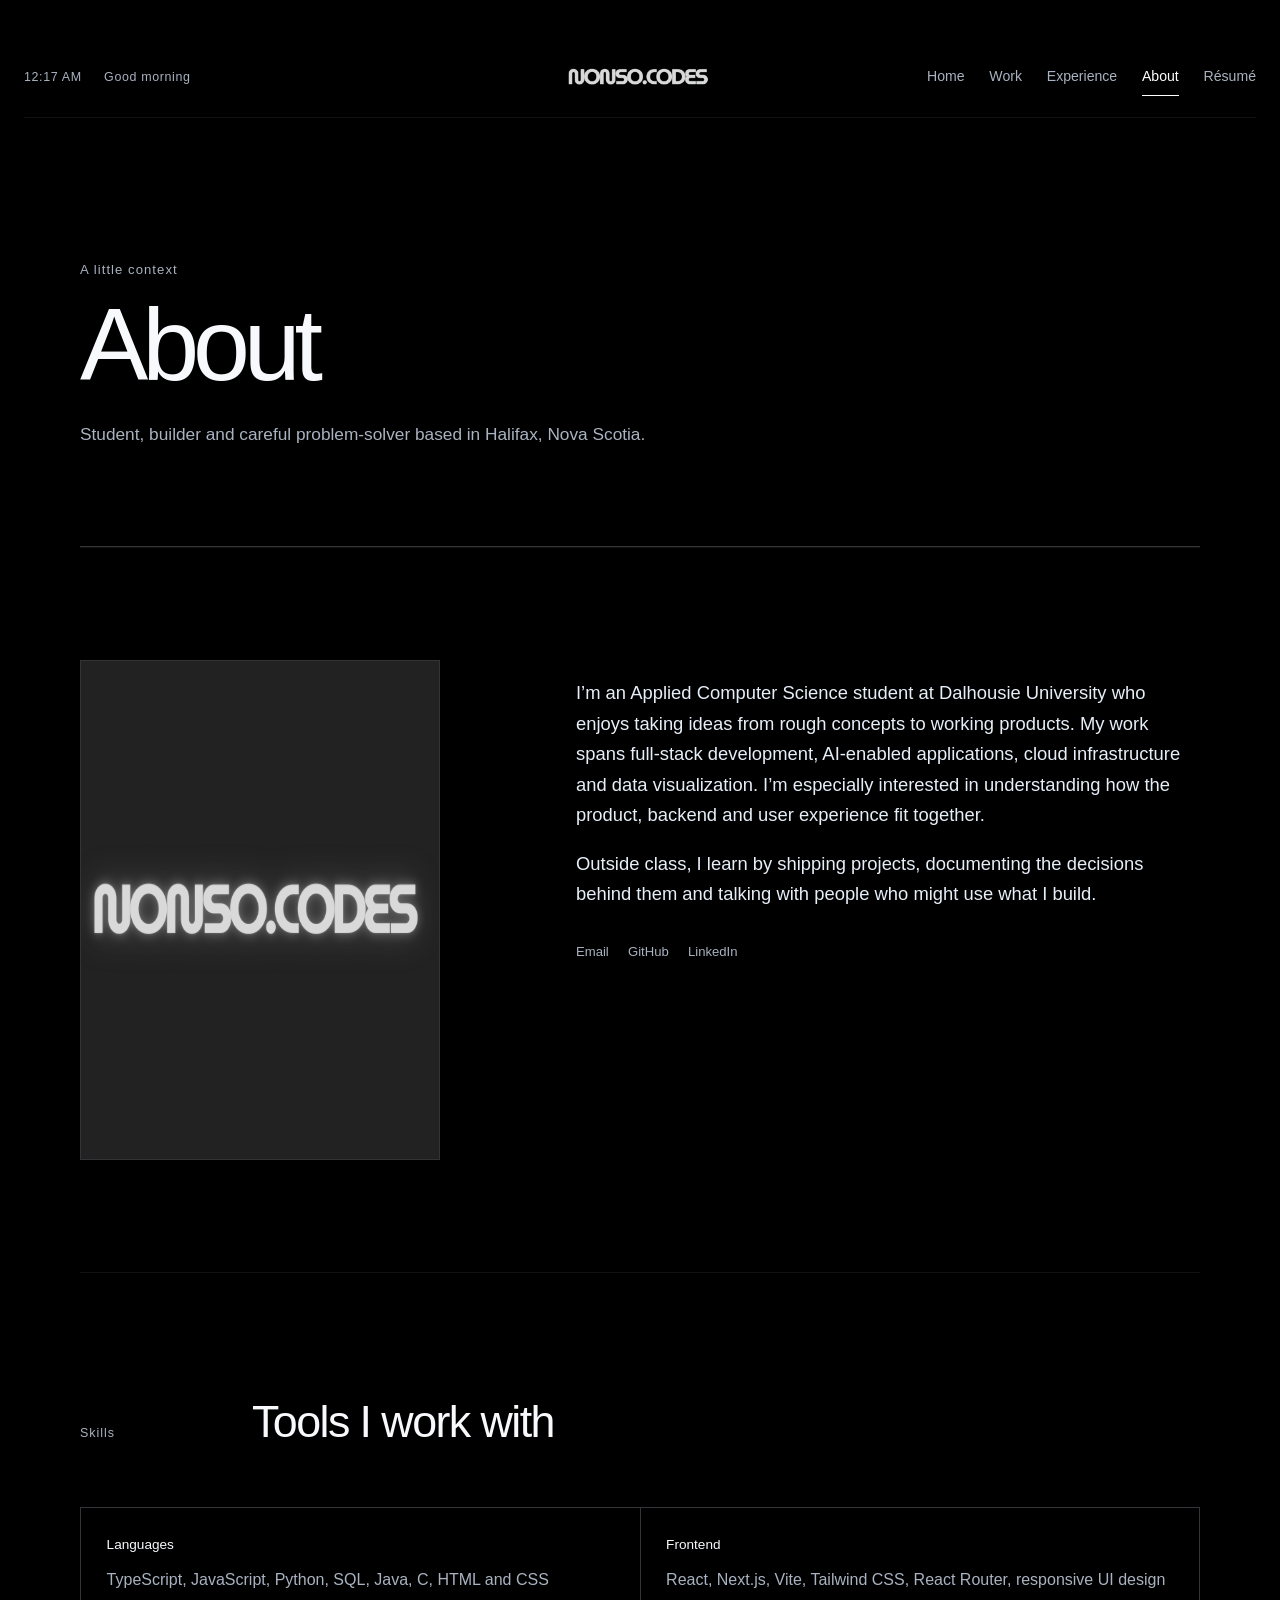
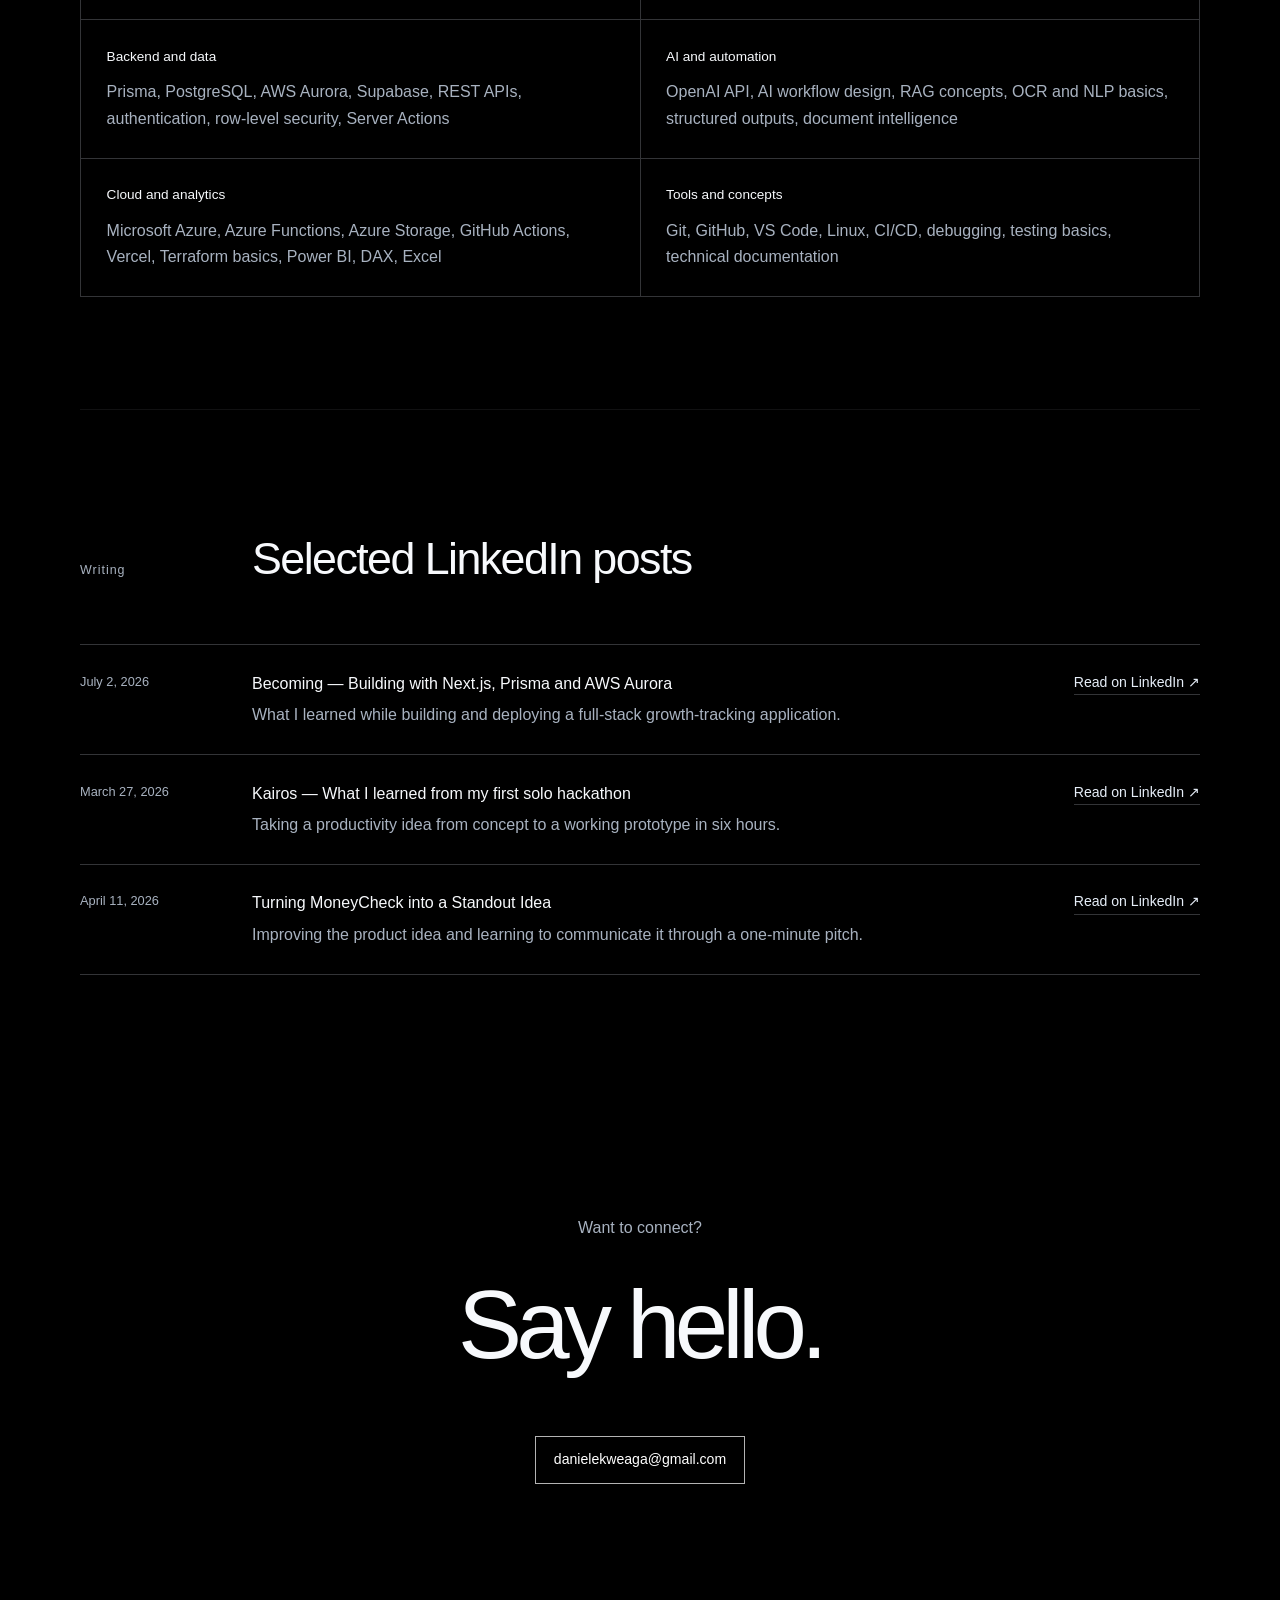
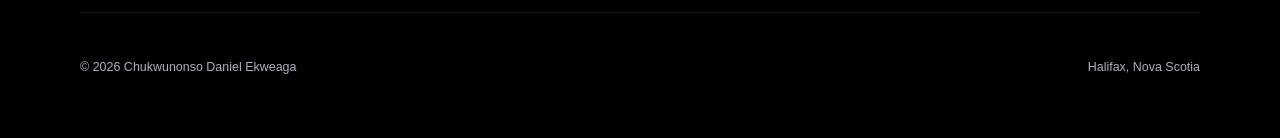
==== about.html @ 7fd0ef55 "Refactor portfolio into focused multi-page site" ====
<!doctype html><html lang="en"><head><meta charset="utf-8"><meta name="viewport" content="width=device-width,initial-scale=1"><title>About | Chukwunonso Daniel Ekweaga</title><meta name="description" content="About Nonso Ekweaga, his technical skills, writing and contact information."><link rel="canonical" href="https://nonso.codes/about.html"><meta property="og:title" content="About | Nonso Ekweaga"><meta property="og:description" content="About Nonso Ekweaga, student developer in Halifax."><meta property="og:type" content="profile"><meta property="og:url" content="https://nonso.codes/about.html"><meta property="og:image" content="https://nonso.codes/social-share.svg"><meta name="twitter:card" content="summary_large_image"><link rel="icon" href="header image.png"><link rel="stylesheet" href="style.css"></head>
<body data-page="about"><a class="skip-link" href="#main">Skip to content</a><header class="site-header"><div class="header-meta"><span class="clock"></span><span class="greeting">Hello</span></div><a class="wordmark" href="index.html"><img src="nonso wo bg.png" alt="nonso.codes"></a><button class="menu-toggle" type="button" aria-expanded="false" aria-controls="site-nav"><span></span><span></span><span></span><span class="sr-only">Open navigation</span></button><nav id="site-nav" class="site-nav" aria-label="Main navigation"><a href="index.html" data-nav="home">Home</a><a href="work.html" data-nav="work">Work</a><a href="experience.html" data-nav="experience">Experience</a><a href="about.html" data-nav="about">About</a><a href="https://drive.google.com/file/d/1cFklpjNJI2-tKJNjwq6rfoWKYUwmiJXJ/view?usp=sharing" target="_blank" rel="noopener noreferrer">Résumé</a></nav></header>
<main id="main" class="shell"><header class="page-hero reveal"><p class="eyebrow">A little context</p><h1>About</h1><p>Student, builder and careful problem-solver based in Halifax, Nova Scotia.</p></header>
<section class="section about-grid reveal"><img class="portrait" src="nonso.png" alt="Chukwunonso Daniel Ekweaga" width="400" height="500"><div class="about-copy"><p>I’m an Applied Computer Science student at Dalhousie University who enjoys taking ideas from rough concepts to working products. My work spans full-stack development, AI-enabled applications, cloud infrastructure and data visualization. I’m especially interested in understanding how the product, backend and user experience fit together.</p><p>Outside class, I learn by shipping projects, documenting the decisions behind them and talking with people who might use what I build.</p><div class="social-links" style="justify-content:flex-start"><a href="mailto:danielekweaga@gmail.com">Email</a><a href="https://github.com/danekweaga" target="_blank" rel="noopener noreferrer">GitHub</a><a href="https://www.linkedin.com/in/chukwunonso-daniel-ekweaga/" target="_blank" rel="noopener noreferrer">LinkedIn</a></div></div></section>
<section class="section reveal"><div class="section-heading"><p>Skills</p><h2>Tools I work with</h2></div><div class="skills-text"><div class="skill-group"><h3>Languages</h3><p>TypeScript, JavaScript, Python, SQL, Java, C, HTML and CSS</p></div><div class="skill-group"><h3>Frontend</h3><p>React, Next.js, Vite, Tailwind CSS, React Router, responsive UI design</p></div><div class="skill-group"><h3>Backend and data</h3><p>Prisma, PostgreSQL, AWS Aurora, Supabase, REST APIs, authentication, row-level security, Server Actions</p></div><div class="skill-group"><h3>AI and automation</h3><p>OpenAI API, AI workflow design, RAG concepts, OCR and NLP basics, structured outputs, document intelligence</p></div><div class="skill-group"><h3>Cloud and analytics</h3><p>Microsoft Azure, Azure Functions, Azure Storage, GitHub Actions, Vercel, Terraform basics, Power BI, DAX, Excel</p></div><div class="skill-group"><h3>Tools and concepts</h3><p>Git, GitHub, VS Code, Linux, CI/CD, debugging, testing basics, technical documentation</p></div></div></section>
<section class="section reveal"><div class="section-heading"><p>Writing</p><h2>Selected LinkedIn posts</h2></div><div class="post-list"><article class="post-item"><time>July 2, 2026</time><div><h3>Becoming — Building with Next.js, Prisma and AWS Aurora</h3><p>What I learned while building and deploying a full-stack growth-tracking application.</p></div><a class="row-link" href="https://www.linkedin.com/posts/chukwunonso-daniel-ekweaga_i-made-a-small-project-called-becoming-for-ugcPost-7477951404205154305-Vib4/" target="_blank" rel="noopener noreferrer">Read on LinkedIn ↗</a></article><article class="post-item"><time>March 27, 2026</time><div><h3>Kairos — What I learned from my first solo hackathon</h3><p>Taking a productivity idea from concept to a working prototype in six hours.</p></div><a class="row-link" href="https://www.linkedin.com/posts/chukwunonso-daniel-ekweaga_this-sunday-i-participated-in-a-hackathon-activity-7443342963146969088-phS5" target="_blank" rel="noopener noreferrer">Read on LinkedIn ↗</a></article><article class="post-item"><time>April 11, 2026</time><div><h3>Turning MoneyCheck into a Standout Idea</h3><p>Improving the product idea and learning to communicate it through a one-minute pitch.</p></div><a class="row-link" href="https://www.linkedin.com/posts/chukwunonso-daniel-ekweaga_two-weeks-ago-i-attended-the-campus-2-market-activity-7448802656262852609-SgzO" target="_blank" rel="noopener noreferrer">Read on LinkedIn ↗</a></article></div></section>
<section class="contact-cta reveal"><p>Want to connect?</p><h2>Say hello.</h2><a class="button" href="mailto:danielekweaga@gmail.com">danielekweaga@gmail.com</a></section></main><footer class="site-footer shell"><p>© <span data-year></span> Chukwunonso Daniel Ekweaga</p><p>Halifax, Nova Scotia</p></footer><script src="script.js"></script></body></html>
---- style.css ----
:root{--black:#000;--ink:#f7f9fc;--soft:#e6eef8;--muted:#a8b2c0;--line:rgba(230,238,248,.22);--faint:rgba(230,238,248,.07);--max:1120px}
*{box-sizing:border-box}html{scroll-behavior:smooth}body{margin:0;background:var(--black);color:var(--ink);font-family:Inter,ui-sans-serif,-apple-system,BlinkMacSystemFont,"Segoe UI",sans-serif;font-weight:350;line-height:1.65;overflow-x:hidden}a{color:inherit;text-decoration:none}a:hover{color:var(--soft)}img{max-width:100%;display:block}.shell{width:min(calc(100% - 3rem),var(--max));margin-inline:auto}.sr-only{position:absolute;width:1px;height:1px;padding:0;margin:-1px;overflow:hidden;clip:rect(0,0,0,0);white-space:nowrap;border:0}.skip-link{position:fixed;left:1rem;top:-5rem;background:#fff;color:#000;padding:.7rem 1rem;z-index:9999}.skip-link:focus{top:1rem}
.site-header{height:118px;width:min(calc(100% - 3rem),1280px);margin:auto;display:grid;grid-template-columns:1fr auto 1fr;align-items:center;position:relative;z-index:50;border-bottom:1px solid var(--faint)}.header-meta{display:flex;gap:1.4rem;color:var(--muted);font-size:.78rem;letter-spacing:.05em}.wordmark{width:154px}.wordmark img{width:100%;height:auto}.site-nav{justify-self:end;display:flex;align-items:center;gap:1.55rem;font-size:.88rem}.site-nav a{color:var(--muted);padding:.4rem 0;border-bottom:1px solid transparent}.site-nav a:hover,.site-nav a[aria-current="page"]{color:#fff;border-color:#fff}.menu-toggle{display:none;background:none;border:0;padding:.5rem;color:#fff}.menu-toggle span:not(.sr-only){display:block;width:22px;height:1px;background:currentColor;margin:5px}
.grid-field{position:relative;background-image:linear-gradient(var(--faint) 1px,transparent 1px),linear-gradient(90deg,var(--faint) 1px,transparent 1px);background-size:64px 64px;mask-image:linear-gradient(to bottom,transparent 0,#000 15%,#000 78%,transparent 100%)}.hero{min-height:calc(100vh - 118px);display:grid;place-items:center;padding:7rem 1.5rem}.hero-inner{text-align:center;max-width:850px}.hero-kicker{color:var(--muted);font-size:.82rem;letter-spacing:.1em;margin:0 0 1.7rem}.hero h1{font-size:clamp(2.8rem,7vw,6.2rem);line-height:1.02;letter-spacing:-.055em;font-weight:250;margin:0}.hero-line{font-size:clamp(1.15rem,2vw,1.5rem);color:var(--soft);margin:2rem auto .8rem}.hero-copy{max-width:620px;color:var(--muted);margin:0 auto}.actions{display:flex;gap:1.5rem;align-items:center;justify-content:center;margin-top:2.2rem}.button{display:inline-flex;align-items:center;justify-content:center;border:1px solid rgba(255,255,255,.7);padding:.7rem 1.1rem;color:#fff;font-size:.88rem;transition:background .2s,color .2s,transform .2s}.button:hover{background:#fff;color:#000;transform:translateY(-2px)}.text-link,.row-link{color:var(--soft);font-size:.88rem;border-bottom:1px solid var(--line)}.social-links{display:flex;justify-content:center;gap:1.2rem;margin-top:2rem;color:var(--muted);font-size:.82rem}
.section{padding:7rem 0;border-top:1px solid var(--faint)}.section-heading{display:grid;grid-template-columns:140px 1fr auto;gap:2rem;align-items:baseline;margin-bottom:3rem}.section-heading>p{color:var(--muted);font-size:.78rem;margin:0;letter-spacing:.08em}.section-heading h2{font-weight:300;font-size:clamp(1.8rem,3.5vw,3rem);letter-spacing:-.035em;margin:0}.section-heading>a{font-size:.82rem;color:var(--muted)}.project-list{border-top:1px solid var(--line)}.project-list article{display:grid;grid-template-columns:minmax(190px,.75fr) 1.25fr minmax(180px,.8fr) auto;gap:2rem;align-items:center;padding:2rem 0;border-bottom:1px solid var(--line)}.project-list h3{font-size:1.18rem;font-weight:450;margin:0}.project-list p{color:var(--muted);margin:0}.project-list small{color:#c7cfda;line-height:1.5}.now{display:grid;grid-template-columns:1fr 2fr;gap:3rem}.now .section-heading{display:block;margin:0}.now .section-heading p{margin-bottom:.7rem}.now ul{list-style:none;margin:0;padding:0;border-top:1px solid var(--line)}.now li{padding:1.1rem 0;border-bottom:1px solid var(--line);color:var(--soft)}.contact-cta{padding:8rem 0;text-align:center}.contact-cta p{color:var(--muted);margin:0}.contact-cta h2{font-size:clamp(3rem,8vw,6rem);font-weight:250;letter-spacing:-.06em;margin:.3rem 0 2rem}.site-footer{border-top:1px solid var(--faint);padding:2rem 0 3rem;display:flex;justify-content:space-between;color:var(--muted);font-size:.78rem}
.ambient-shape{position:fixed;pointer-events:none;z-index:-1;opacity:.12}.shape-circle{width:220px;height:220px;border:1px solid var(--soft);border-radius:50%;left:-100px;top:28%}.shape-square{width:120px;height:120px;border:1px solid var(--soft);right:4%;bottom:12%;transform:rotate(12deg)}.shape-triangle{width:0;height:0;border-left:70px solid transparent;border-right:70px solid transparent;border-bottom:120px solid rgba(230,238,248,.15);right:-45px;top:34%}.shape-triangle:after{content:"";position:absolute;left:-68px;top:3px;border-left:68px solid transparent;border-right:68px solid transparent;border-bottom:117px solid #000}
.page-hero{padding:8rem 0 5rem;border-bottom:1px solid var(--line)}.page-hero .eyebrow{color:var(--muted);font-size:.82rem;letter-spacing:.08em}.page-hero h1{font-weight:250;font-size:clamp(3.2rem,8vw,6.7rem);letter-spacing:-.06em;line-height:1;margin:.5rem 0 1.5rem}.page-hero>p:last-child{max-width:680px;color:var(--muted);font-size:1.08rem}.editorial-grid{display:grid;grid-template-columns:repeat(2,1fr);border-top:1px solid var(--line);border-left:1px solid var(--line)}.work-item{padding:2rem;min-height:270px;border-right:1px solid var(--line);border-bottom:1px solid var(--line);display:flex;flex-direction:column}.work-item .number{color:var(--muted);font-size:.75rem}.work-item h2,.work-item h3{font-weight:350;margin:2.3rem 0 .8rem;font-size:1.55rem}.work-item p{color:var(--muted);margin:0}.work-item .stack{font-size:.82rem;color:var(--soft);margin-top:auto;padding-top:2rem}.link-group{display:flex;gap:1rem;margin-top:1rem;font-size:.82rem}.link-group a{border-bottom:1px solid var(--line)}.subheading{font-size:1rem;font-weight:400;color:var(--soft);margin:5rem 0 1.5rem}
.timeline{max-width:900px;margin-left:auto}.timeline-item{border-left:1px solid var(--line);padding:0 0 4rem 2rem;position:relative}.timeline-item:before{content:"";position:absolute;left:-4px;top:.55rem;width:7px;height:7px;background:#000;border:1px solid #fff;border-radius:50%}.timeline-meta{display:flex;justify-content:space-between;gap:2rem;color:var(--muted);font-size:.8rem}.timeline-item h2,.timeline-item h3{font-weight:400;font-size:1.35rem;margin:.5rem 0}.timeline-item>p{color:var(--soft);margin:.2rem 0}.timeline-item ul{color:var(--muted);padding-left:1.1rem;margin:1rem 0 0}.timeline-item li+li{margin-top:.5rem}.compact-list{border-top:1px solid var(--line)}.compact-list article{display:grid;grid-template-columns:1fr 1fr auto;gap:2rem;padding:1.25rem 0;border-bottom:1px solid var(--line)}.compact-list h3,.compact-list p{margin:0;font-size:.95rem}.compact-list p,.compact-list time{color:var(--muted)}
.about-grid{display:grid;grid-template-columns:.8fr 1.2fr;gap:5rem}.portrait{max-width:360px;border:1px solid var(--line)}.about-copy{font-size:1.15rem;color:var(--soft)}.skills-text{display:grid;grid-template-columns:repeat(2,1fr);gap:0;border-top:1px solid var(--line);border-left:1px solid var(--line)}.skill-group{padding:1.6rem;border-right:1px solid var(--line);border-bottom:1px solid var(--line)}.skill-group h3{font-size:.85rem;font-weight:500;margin:0 0 .7rem}.skill-group p{margin:0;color:var(--muted)}.post-list{border-top:1px solid var(--line)}.post-item{display:grid;grid-template-columns:140px 1fr auto;gap:2rem;padding:1.6rem 0;border-bottom:1px solid var(--line);align-items:start}.post-item time{color:var(--muted);font-size:.8rem}.post-item h3{margin:0 0 .3rem;font-size:1rem;font-weight:450}.post-item p{margin:0;color:var(--muted)}
.project-hero{padding:7rem 0 4rem;border-bottom:1px solid var(--line)}.project-hero>a{font-size:.82rem;color:var(--muted)}.project-hero h1{font-size:clamp(3rem,8vw,6rem);font-weight:250;letter-spacing:-.06em;line-height:1;margin:3rem 0 1rem}.project-hero .lede{max-width:750px;color:var(--soft);font-size:1.2rem}.project-layout{display:grid;grid-template-columns:240px 1fr;gap:5rem;padding:5rem 0}.project-aside{color:var(--muted);font-size:.82rem}.project-aside dl{margin:0}.project-aside dt{color:var(--soft);margin-top:1.3rem}.project-aside dd{margin:.2rem 0}.project-story{max-width:760px}.project-story section{margin-bottom:4rem}.project-story h2{font-size:1.5rem;font-weight:350}.project-story p,.project-story li{color:var(--muted)}.project-story li+li{margin-top:.65rem}
.reveal{opacity:0;transform:translateY(14px);transition:opacity .65s ease,transform .65s ease}.reveal.visible{opacity:1;transform:none}
@media(max-width:800px){.shell{width:min(calc(100% - 2rem),var(--max))}.site-header{height:88px;width:calc(100% - 2rem);grid-template-columns:1fr auto}.header-meta{display:none}.wordmark{justify-self:start;width:130px}.menu-toggle{display:block;justify-self:end}.site-nav{display:none;position:absolute;top:88px;left:0;right:0;background:#000;border:1px solid var(--line);padding:1rem;flex-direction:column;align-items:stretch;gap:0}.site-nav.open{display:flex}.site-nav a{padding:.8rem}.hero{min-height:calc(100svh - 88px);padding:5rem 1rem}.hero h1{font-size:clamp(2.7rem,13vw,4.5rem)}.actions{flex-direction:column}.section{padding:5rem 0}.section-heading{grid-template-columns:1fr;gap:.5rem}.project-list article{grid-template-columns:1fr;gap:.7rem;padding:1.8rem 0}.now{grid-template-columns:1fr}.site-footer{display:block}.editorial-grid{grid-template-columns:1fr}.work-item{min-height:240px}.timeline{margin-left:0}.timeline-meta{display:block}.compact-list{border-top:1px solid var(--line)}.compact-list article,.post-item{grid-template-columns:1fr;gap:.5rem}.about-grid{grid-template-columns:1fr;gap:3rem}.skills-text{grid-template-columns:1fr}.project-layout{grid-template-columns:1fr;gap:3rem}.project-aside{border-bottom:1px solid var(--line);padding-bottom:2rem}.page-hero{padding:5rem 0 3.5rem}.shape-square{display:none}}
@media(prefers-reduced-motion:reduce){html{scroll-behavior:auto}*,*:before,*:after{animation-duration:.01ms!important;animation-iteration-count:1!important;transition-duration:.01ms!important}.reveal{opacity:1;transform:none}}
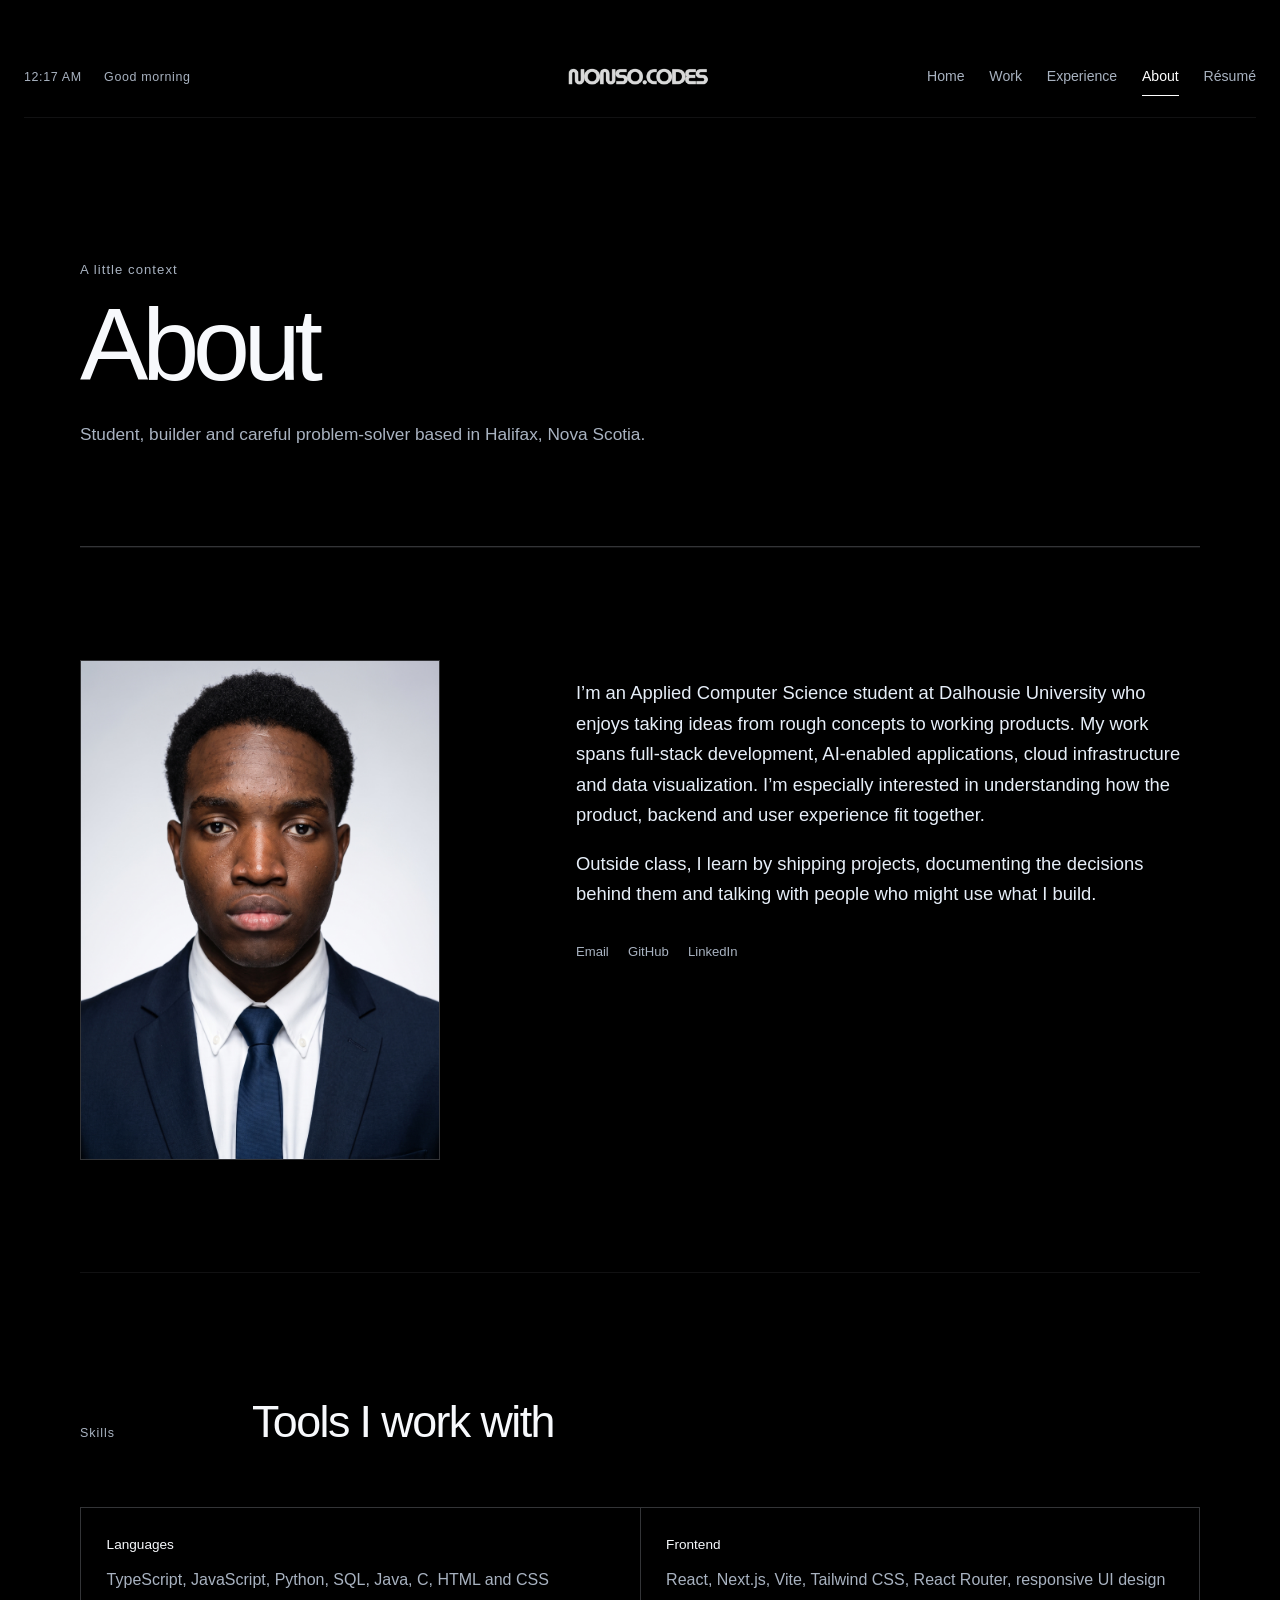
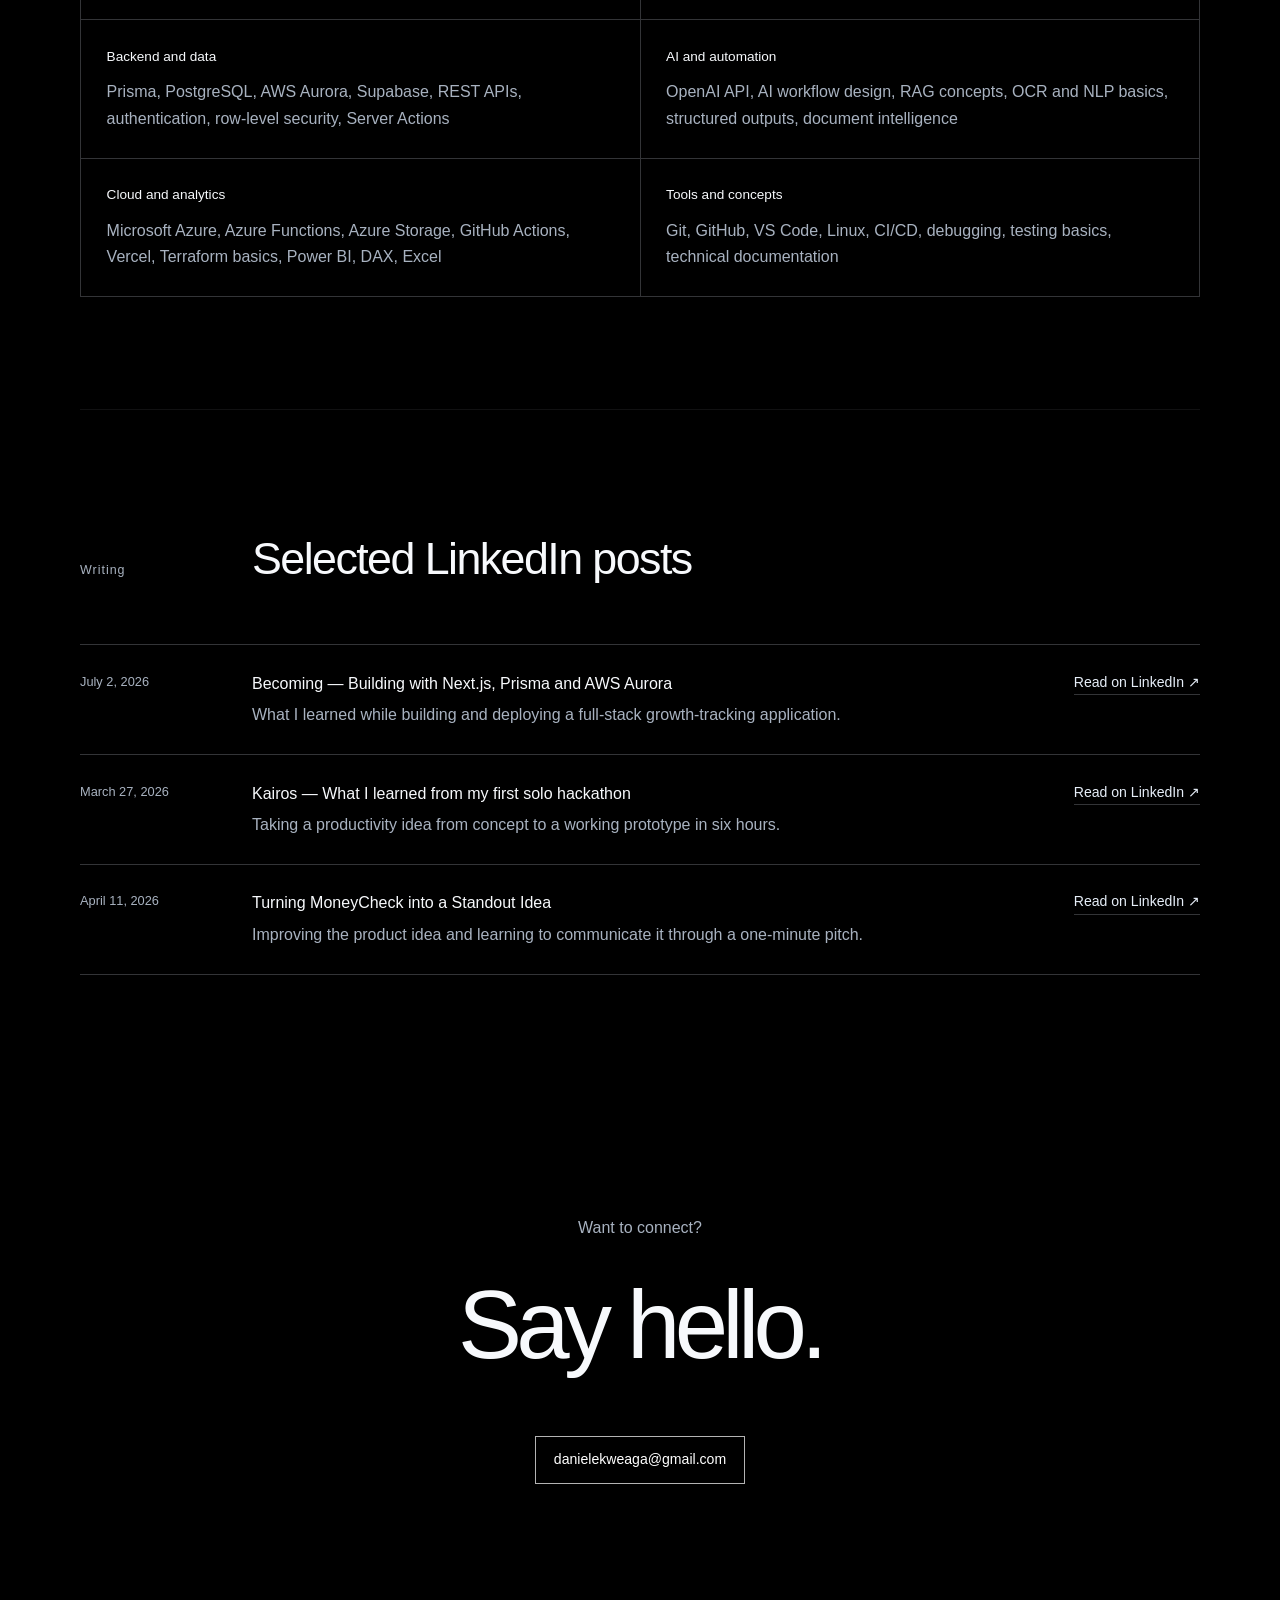
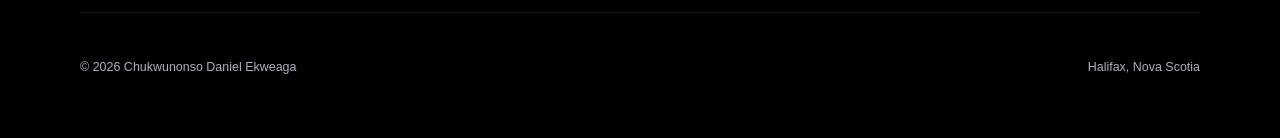
==== commit b92a7dff: "added profile pic and changed some words" ====
--- a/about.html
+++ b/about.html
@@ -1,7 +1,7 @@
 <!doctype html><html lang="en"><head><meta charset="utf-8"><meta name="viewport" content="width=device-width,initial-scale=1"><title>About | Chukwunonso Daniel Ekweaga</title><meta name="description" content="About Nonso Ekweaga, his technical skills, writing and contact information."><link rel="canonical" href="https://nonso.codes/about.html"><meta property="og:title" content="About | Nonso Ekweaga"><meta property="og:description" content="About Nonso Ekweaga, student developer in Halifax."><meta property="og:type" content="profile"><meta property="og:url" content="https://nonso.codes/about.html"><meta property="og:image" content="https://nonso.codes/social-share.svg"><meta name="twitter:card" content="summary_large_image"><link rel="icon" href="header image.png"><link rel="stylesheet" href="style.css"></head>
 <body data-page="about"><a class="skip-link" href="#main">Skip to content</a><header class="site-header"><div class="header-meta"><span class="clock"></span><span class="greeting">Hello</span></div><a class="wordmark" href="index.html"><img src="nonso wo bg.png" alt="nonso.codes"></a><button class="menu-toggle" type="button" aria-expanded="false" aria-controls="site-nav"><span></span><span></span><span></span><span class="sr-only">Open navigation</span></button><nav id="site-nav" class="site-nav" aria-label="Main navigation"><a href="index.html" data-nav="home">Home</a><a href="work.html" data-nav="work">Work</a><a href="experience.html" data-nav="experience">Experience</a><a href="about.html" data-nav="about">About</a><a href="https://drive.google.com/file/d/1cFklpjNJI2-tKJNjwq6rfoWKYUwmiJXJ/view?usp=sharing" target="_blank" rel="noopener noreferrer">Résumé</a></nav></header>
 <main id="main" class="shell"><header class="page-hero reveal"><p class="eyebrow">A little context</p><h1>About</h1><p>Student, builder and careful problem-solver based in Halifax, Nova Scotia.</p></header>
-<section class="section about-grid reveal"><img class="portrait" src="nonso.png" alt="Chukwunonso Daniel Ekweaga" width="400" height="500"><div class="about-copy"><p>I’m an Applied Computer Science student at Dalhousie University who enjoys taking ideas from rough concepts to working products. My work spans full-stack development, AI-enabled applications, cloud infrastructure and data visualization. I’m especially interested in understanding how the product, backend and user experience fit together.</p><p>Outside class, I learn by shipping projects, documenting the decisions behind them and talking with people who might use what I build.</p><div class="social-links" style="justify-content:flex-start"><a href="mailto:danielekweaga@gmail.com">Email</a><a href="https://github.com/danekweaga" target="_blank" rel="noopener noreferrer">GitHub</a><a href="https://www.linkedin.com/in/chukwunonso-daniel-ekweaga/" target="_blank" rel="noopener noreferrer">LinkedIn</a></div></div></section>
+<section class="section about-grid reveal"><img class="portrait" src="profile-pic.jpeg" alt="Chukwunonso Daniel Ekweaga" width="400" height="500"><div class="about-copy"><p>I’m an Applied Computer Science student at Dalhousie University who enjoys taking ideas from rough concepts to working products. My work spans full-stack development, AI-enabled applications, cloud infrastructure and data visualization. I’m especially interested in understanding how the product, backend and user experience fit together.</p><p>Outside class, I learn by shipping projects, documenting the decisions behind them and talking with people who might use what I build.</p><div class="social-links" style="justify-content:flex-start"><a href="mailto:danielekweaga@gmail.com">Email</a><a href="https://github.com/danekweaga" target="_blank" rel="noopener noreferrer">GitHub</a><a href="https://www.linkedin.com/in/chukwunonso-daniel-ekweaga/" target="_blank" rel="noopener noreferrer">LinkedIn</a></div></div></section>
 <section class="section reveal"><div class="section-heading"><p>Skills</p><h2>Tools I work with</h2></div><div class="skills-text"><div class="skill-group"><h3>Languages</h3><p>TypeScript, JavaScript, Python, SQL, Java, C, HTML and CSS</p></div><div class="skill-group"><h3>Frontend</h3><p>React, Next.js, Vite, Tailwind CSS, React Router, responsive UI design</p></div><div class="skill-group"><h3>Backend and data</h3><p>Prisma, PostgreSQL, AWS Aurora, Supabase, REST APIs, authentication, row-level security, Server Actions</p></div><div class="skill-group"><h3>AI and automation</h3><p>OpenAI API, AI workflow design, RAG concepts, OCR and NLP basics, structured outputs, document intelligence</p></div><div class="skill-group"><h3>Cloud and analytics</h3><p>Microsoft Azure, Azure Functions, Azure Storage, GitHub Actions, Vercel, Terraform basics, Power BI, DAX, Excel</p></div><div class="skill-group"><h3>Tools and concepts</h3><p>Git, GitHub, VS Code, Linux, CI/CD, debugging, testing basics, technical documentation</p></div></div></section>
 <section class="section reveal"><div class="section-heading"><p>Writing</p><h2>Selected LinkedIn posts</h2></div><div class="post-list"><article class="post-item"><time>July 2, 2026</time><div><h3>Becoming — Building with Next.js, Prisma and AWS Aurora</h3><p>What I learned while building and deploying a full-stack growth-tracking application.</p></div><a class="row-link" href="https://www.linkedin.com/posts/chukwunonso-daniel-ekweaga_i-made-a-small-project-called-becoming-for-ugcPost-7477951404205154305-Vib4/" target="_blank" rel="noopener noreferrer">Read on LinkedIn ↗</a></article><article class="post-item"><time>March 27, 2026</time><div><h3>Kairos — What I learned from my first solo hackathon</h3><p>Taking a productivity idea from concept to a working prototype in six hours.</p></div><a class="row-link" href="https://www.linkedin.com/posts/chukwunonso-daniel-ekweaga_this-sunday-i-participated-in-a-hackathon-activity-7443342963146969088-phS5" target="_blank" rel="noopener noreferrer">Read on LinkedIn ↗</a></article><article class="post-item"><time>April 11, 2026</time><div><h3>Turning MoneyCheck into a Standout Idea</h3><p>Improving the product idea and learning to communicate it through a one-minute pitch.</p></div><a class="row-link" href="https://www.linkedin.com/posts/chukwunonso-daniel-ekweaga_two-weeks-ago-i-attended-the-campus-2-market-activity-7448802656262852609-SgzO" target="_blank" rel="noopener noreferrer">Read on LinkedIn ↗</a></article></div></section>
 <section class="contact-cta reveal"><p>Want to connect?</p><h2>Say hello.</h2><a class="button" href="mailto:danielekweaga@gmail.com">danielekweaga@gmail.com</a></section></main><footer class="site-footer shell"><p>© <span data-year></span> Chukwunonso Daniel Ekweaga</p><p>Halifax, Nova Scotia</p></footer><script src="script.js"></script></body></html>
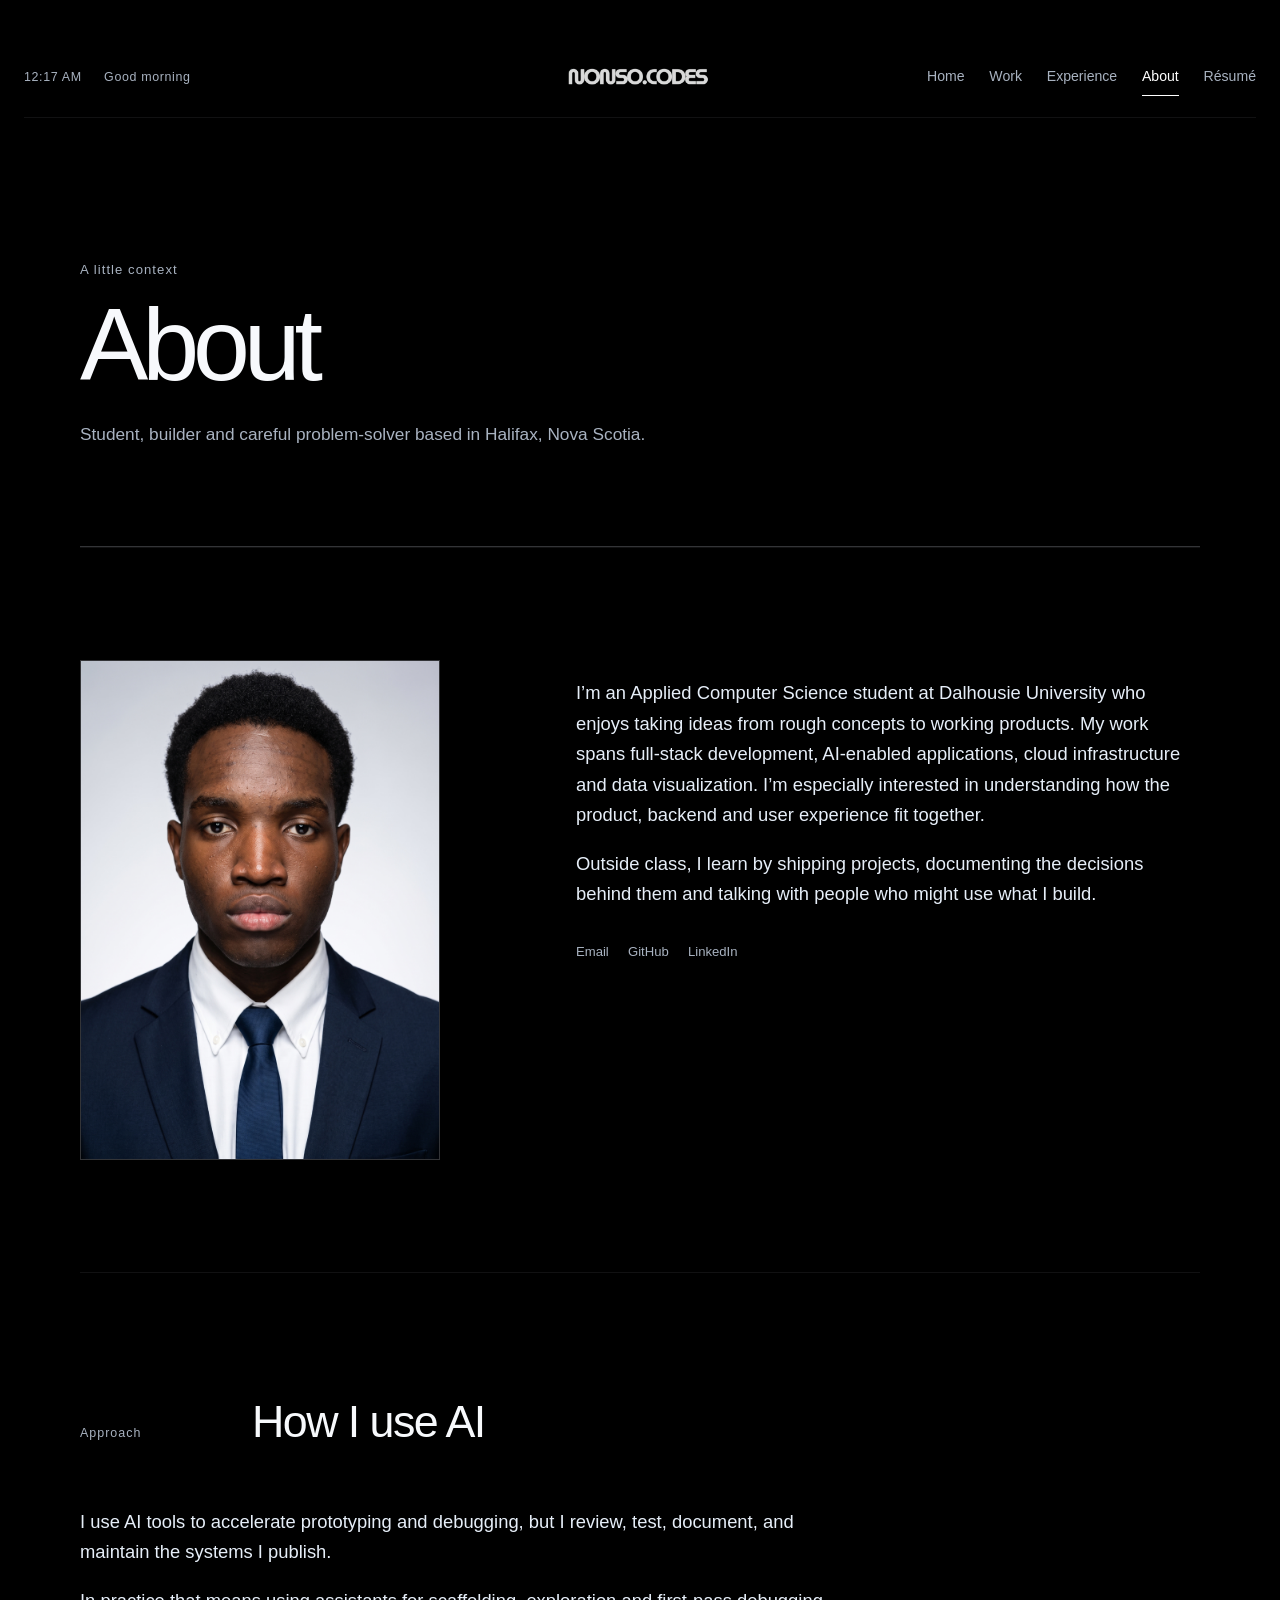
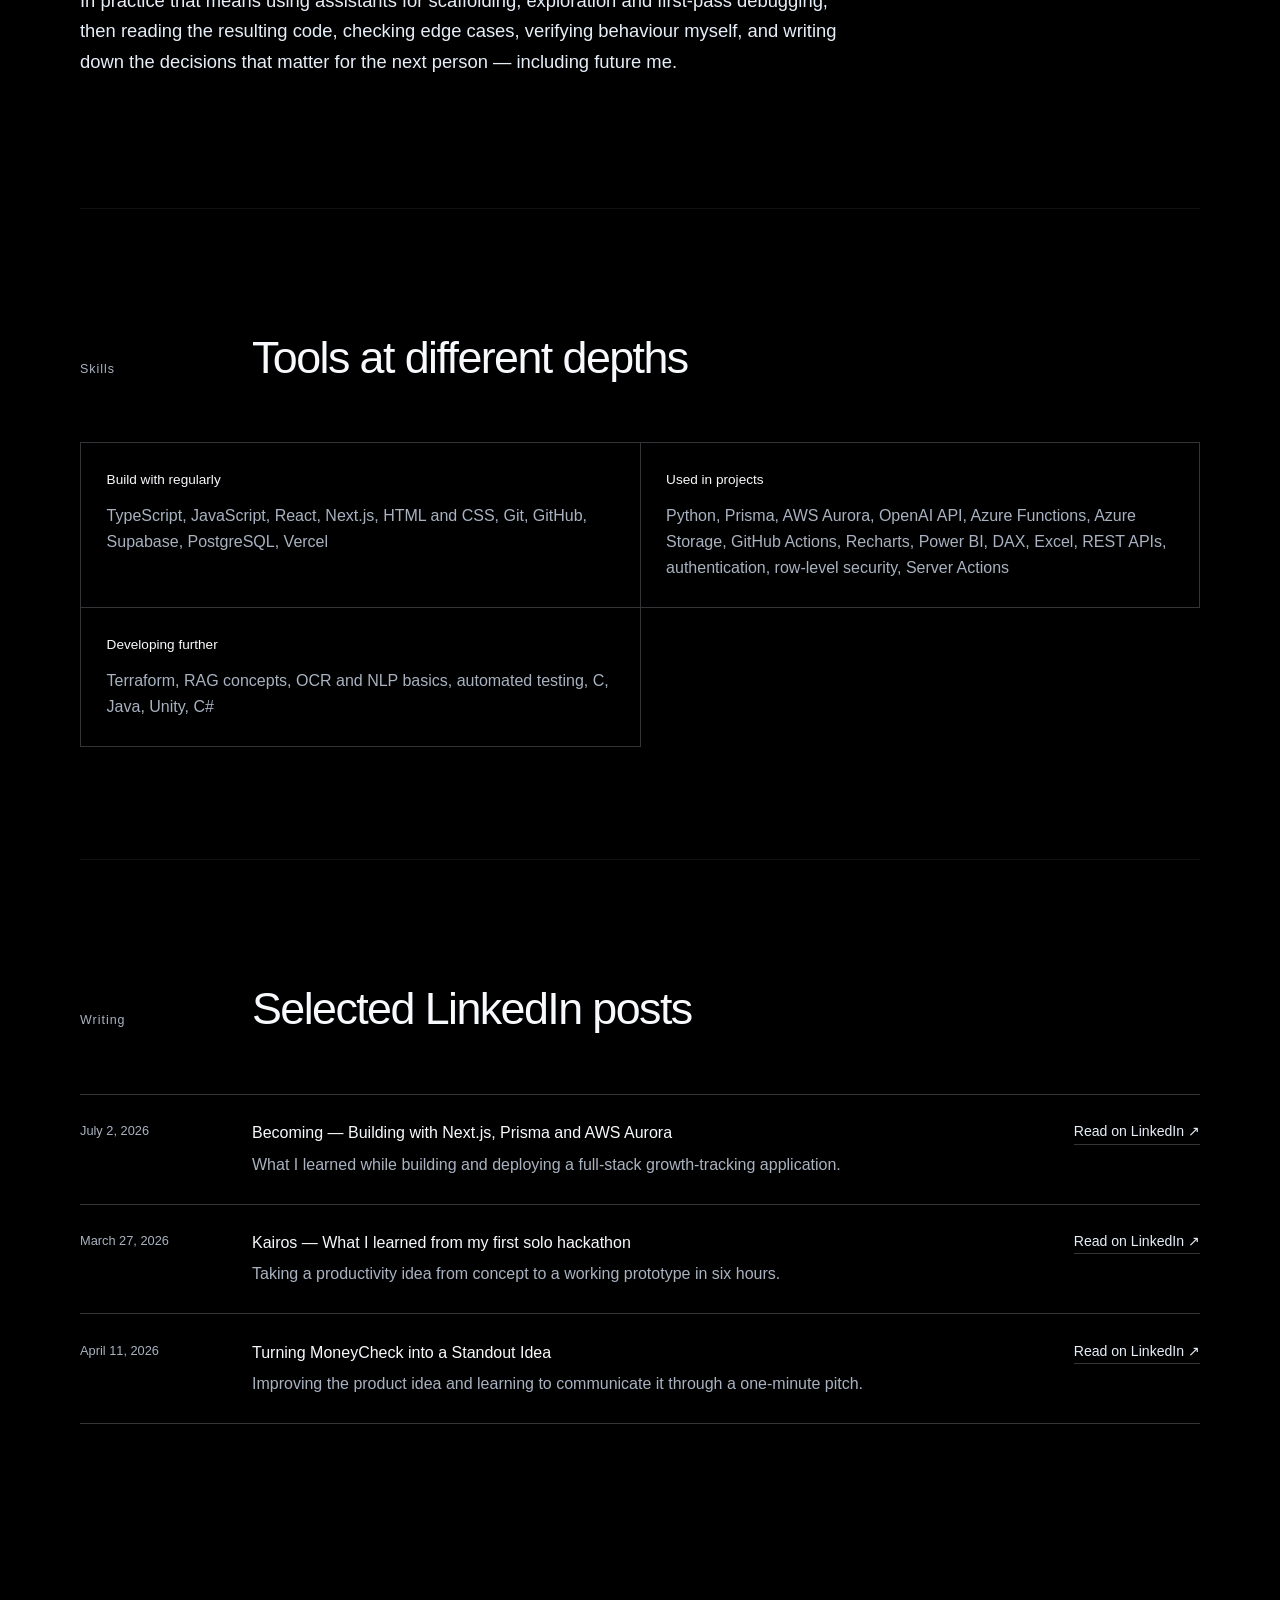
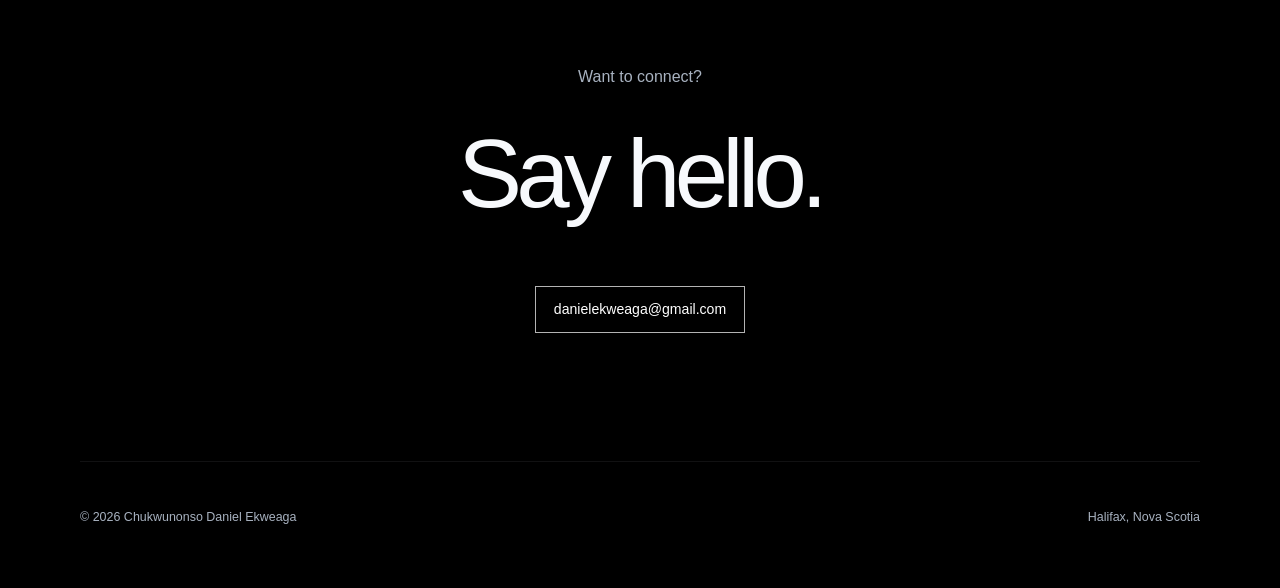
==== commit 8bb4cf18: "Reframe site as evidence-first: rebuild process, AI honesty, and verified project structure" ====
--- a/about.html
+++ b/about.html
@@ -1,7 +1,8 @@
-<!doctype html><html lang="en"><head><meta charset="utf-8"><meta name="viewport" content="width=device-width,initial-scale=1"><title>About | Chukwunonso Daniel Ekweaga</title><meta name="description" content="About Nonso Ekweaga, his technical skills, writing and contact information."><link rel="canonical" href="https://nonso.codes/about.html"><meta property="og:title" content="About | Nonso Ekweaga"><meta property="og:description" content="About Nonso Ekweaga, student developer in Halifax."><meta property="og:type" content="profile"><meta property="og:url" content="https://nonso.codes/about.html"><meta property="og:image" content="https://nonso.codes/social-share.svg"><meta name="twitter:card" content="summary_large_image"><link rel="icon" href="header image.png"><link rel="stylesheet" href="style.css"></head>
-<body data-page="about"><a class="skip-link" href="#main">Skip to content</a><header class="site-header"><div class="header-meta"><span class="clock"></span><span class="greeting">Hello</span></div><a class="wordmark" href="index.html"><img src="nonso wo bg.png" alt="nonso.codes"></a><button class="menu-toggle" type="button" aria-expanded="false" aria-controls="site-nav"><span></span><span></span><span></span><span class="sr-only">Open navigation</span></button><nav id="site-nav" class="site-nav" aria-label="Main navigation"><a href="index.html" data-nav="home">Home</a><a href="work.html" data-nav="work">Work</a><a href="experience.html" data-nav="experience">Experience</a><a href="about.html" data-nav="about">About</a><a href="https://drive.google.com/file/d/1cFklpjNJI2-tKJNjwq6rfoWKYUwmiJXJ/view?usp=sharing" target="_blank" rel="noopener noreferrer">Résumé</a></nav></header>
+<!doctype html><html lang="en"><head><meta charset="utf-8"><meta name="viewport" content="width=device-width,initial-scale=1"><title>About | Chukwunonso Daniel Ekweaga</title><meta name="description" content="About Nonso Ekweaga, his technical skills, writing and contact information."><link rel="canonical" href="https://nonso.codes/about.html"><meta property="og:title" content="About | Nonso Ekweaga"><meta property="og:description" content="About Nonso Ekweaga, student developer in Halifax."><meta property="og:type" content="profile"><meta property="og:url" content="https://nonso.codes/about.html"><meta property="og:image" content="https://nonso.codes/social-share.svg"><meta name="twitter:card" content="summary_large_image"><meta name="theme-color" content="#000000"><link rel="icon" type="image/png" href="header image.png"><link rel="apple-touch-icon" href="header image.png"><link rel="stylesheet" href="style.css"></head>
+<body data-page="about"><a class="skip-link" href="#main">Skip to content</a><header class="site-header"><div class="header-meta"><span class="clock" aria-label="Local time"></span><span class="greeting" aria-live="polite">Hello</span></div><a class="wordmark" href="index.html" aria-label="nonso.codes home"><img src="nonso wo bg.png" alt="nonso.codes"></a><button class="menu-toggle" type="button" aria-expanded="false" aria-controls="site-nav"><span></span><span></span><span></span><span class="sr-only">Open navigation</span></button><nav id="site-nav" class="site-nav" aria-label="Main navigation"></nav></header>
 <main id="main" class="shell"><header class="page-hero reveal"><p class="eyebrow">A little context</p><h1>About</h1><p>Student, builder and careful problem-solver based in Halifax, Nova Scotia.</p></header>
 <section class="section about-grid reveal"><img class="portrait" src="profile-pic.jpeg" alt="Chukwunonso Daniel Ekweaga" width="400" height="500"><div class="about-copy"><p>I’m an Applied Computer Science student at Dalhousie University who enjoys taking ideas from rough concepts to working products. My work spans full-stack development, AI-enabled applications, cloud infrastructure and data visualization. I’m especially interested in understanding how the product, backend and user experience fit together.</p><p>Outside class, I learn by shipping projects, documenting the decisions behind them and talking with people who might use what I build.</p><div class="social-links" style="justify-content:flex-start"><a href="mailto:danielekweaga@gmail.com">Email</a><a href="https://github.com/danekweaga" target="_blank" rel="noopener noreferrer">GitHub</a><a href="https://www.linkedin.com/in/chukwunonso-daniel-ekweaga/" target="_blank" rel="noopener noreferrer">LinkedIn</a></div></div></section>
-<section class="section reveal"><div class="section-heading"><p>Skills</p><h2>Tools I work with</h2></div><div class="skills-text"><div class="skill-group"><h3>Languages</h3><p>TypeScript, JavaScript, Python, SQL, Java, C, HTML and CSS</p></div><div class="skill-group"><h3>Frontend</h3><p>React, Next.js, Vite, Tailwind CSS, React Router, responsive UI design</p></div><div class="skill-group"><h3>Backend and data</h3><p>Prisma, PostgreSQL, AWS Aurora, Supabase, REST APIs, authentication, row-level security, Server Actions</p></div><div class="skill-group"><h3>AI and automation</h3><p>OpenAI API, AI workflow design, RAG concepts, OCR and NLP basics, structured outputs, document intelligence</p></div><div class="skill-group"><h3>Cloud and analytics</h3><p>Microsoft Azure, Azure Functions, Azure Storage, GitHub Actions, Vercel, Terraform basics, Power BI, DAX, Excel</p></div><div class="skill-group"><h3>Tools and concepts</h3><p>Git, GitHub, VS Code, Linux, CI/CD, debugging, testing basics, technical documentation</p></div></div></section>
+<section class="section reveal"><div class="section-heading"><p>Approach</p><h2>How I use AI</h2></div><div class="about-copy" style="max-width:760px"><p>I use AI tools to accelerate prototyping and debugging, but I review, test, document, and maintain the systems I publish.</p><p>In practice that means using assistants for scaffolding, exploration and first-pass debugging, then reading the resulting code, checking edge cases, verifying behaviour myself, and writing down the decisions that matter for the next person — including future me.</p></div></section>
+<section class="section reveal"><div class="section-heading"><p>Skills</p><h2>Tools at different depths</h2></div><div class="skills-text"><div class="skill-group"><h3>Build with regularly</h3><p>TypeScript, JavaScript, React, Next.js, HTML and CSS, Git, GitHub, Supabase, PostgreSQL, Vercel</p></div><div class="skill-group"><h3>Used in projects</h3><p>Python, Prisma, AWS Aurora, OpenAI API, Azure Functions, Azure Storage, GitHub Actions, Recharts, Power BI, DAX, Excel, REST APIs, authentication, row-level security, Server Actions</p></div><div class="skill-group"><h3>Developing further</h3><p>Terraform, RAG concepts, OCR and NLP basics, automated testing, C, Java, Unity, C#</p></div></div></section>
 <section class="section reveal"><div class="section-heading"><p>Writing</p><h2>Selected LinkedIn posts</h2></div><div class="post-list"><article class="post-item"><time>July 2, 2026</time><div><h3>Becoming — Building with Next.js, Prisma and AWS Aurora</h3><p>What I learned while building and deploying a full-stack growth-tracking application.</p></div><a class="row-link" href="https://www.linkedin.com/posts/chukwunonso-daniel-ekweaga_i-made-a-small-project-called-becoming-for-ugcPost-7477951404205154305-Vib4/" target="_blank" rel="noopener noreferrer">Read on LinkedIn ↗</a></article><article class="post-item"><time>March 27, 2026</time><div><h3>Kairos — What I learned from my first solo hackathon</h3><p>Taking a productivity idea from concept to a working prototype in six hours.</p></div><a class="row-link" href="https://www.linkedin.com/posts/chukwunonso-daniel-ekweaga_this-sunday-i-participated-in-a-hackathon-activity-7443342963146969088-phS5" target="_blank" rel="noopener noreferrer">Read on LinkedIn ↗</a></article><article class="post-item"><time>April 11, 2026</time><div><h3>Turning MoneyCheck into a Standout Idea</h3><p>Improving the product idea and learning to communicate it through a one-minute pitch.</p></div><a class="row-link" href="https://www.linkedin.com/posts/chukwunonso-daniel-ekweaga_two-weeks-ago-i-attended-the-campus-2-market-activity-7448802656262852609-SgzO" target="_blank" rel="noopener noreferrer">Read on LinkedIn ↗</a></article></div></section>
 <section class="contact-cta reveal"><p>Want to connect?</p><h2>Say hello.</h2><a class="button" href="mailto:danielekweaga@gmail.com">danielekweaga@gmail.com</a></section></main><footer class="site-footer shell"><p>© <span data-year></span> Chukwunonso Daniel Ekweaga</p><p>Halifax, Nova Scotia</p></footer><script src="script.js"></script></body></html>
--- a/style.css
+++ b/style.css
@@ -9,5 +9,6 @@
 .about-grid{display:grid;grid-template-columns:.8fr 1.2fr;gap:5rem}.portrait{max-width:360px;border:1px solid var(--line)}.about-copy{font-size:1.15rem;color:var(--soft)}.skills-text{display:grid;grid-template-columns:repeat(2,1fr);gap:0;border-top:1px solid var(--line);border-left:1px solid var(--line)}.skill-group{padding:1.6rem;border-right:1px solid var(--line);border-bottom:1px solid var(--line)}.skill-group h3{font-size:.85rem;font-weight:500;margin:0 0 .7rem}.skill-group p{margin:0;color:var(--muted)}.post-list{border-top:1px solid var(--line)}.post-item{display:grid;grid-template-columns:140px 1fr auto;gap:2rem;padding:1.6rem 0;border-bottom:1px solid var(--line);align-items:start}.post-item time{color:var(--muted);font-size:.8rem}.post-item h3{margin:0 0 .3rem;font-size:1rem;font-weight:450}.post-item p{margin:0;color:var(--muted)}
 .project-hero{padding:7rem 0 4rem;border-bottom:1px solid var(--line)}.project-hero>a{font-size:.82rem;color:var(--muted)}.project-hero h1{font-size:clamp(3rem,8vw,6rem);font-weight:250;letter-spacing:-.06em;line-height:1;margin:3rem 0 1rem}.project-hero .lede{max-width:750px;color:var(--soft);font-size:1.2rem}.project-layout{display:grid;grid-template-columns:240px 1fr;gap:5rem;padding:5rem 0}.project-aside{color:var(--muted);font-size:.82rem}.project-aside dl{margin:0}.project-aside dt{color:var(--soft);margin-top:1.3rem}.project-aside dd{margin:.2rem 0}.project-story{max-width:760px}.project-story section{margin-bottom:4rem}.project-story h2{font-size:1.5rem;font-weight:350}.project-story p,.project-story li{color:var(--muted)}.project-story li+li{margin-top:.65rem}
 .reveal{opacity:0;transform:translateY(14px);transition:opacity .65s ease,transform .65s ease}.reveal.visible{opacity:1;transform:none}
-@media(max-width:800px){.shell{width:min(calc(100% - 2rem),var(--max))}.site-header{height:88px;width:calc(100% - 2rem);grid-template-columns:1fr auto}.header-meta{display:none}.wordmark{justify-self:start;width:130px}.menu-toggle{display:block;justify-self:end}.site-nav{display:none;position:absolute;top:88px;left:0;right:0;background:#000;border:1px solid var(--line);padding:1rem;flex-direction:column;align-items:stretch;gap:0}.site-nav.open{display:flex}.site-nav a{padding:.8rem}.hero{min-height:calc(100svh - 88px);padding:5rem 1rem}.hero h1{font-size:clamp(2.7rem,13vw,4.5rem)}.actions{flex-direction:column}.section{padding:5rem 0}.section-heading{grid-template-columns:1fr;gap:.5rem}.project-list article{grid-template-columns:1fr;gap:.7rem;padding:1.8rem 0}.now{grid-template-columns:1fr}.site-footer{display:block}.editorial-grid{grid-template-columns:1fr}.work-item{min-height:240px}.timeline{margin-left:0}.timeline-meta{display:block}.compact-list{border-top:1px solid var(--line)}.compact-list article,.post-item{grid-template-columns:1fr;gap:.5rem}.about-grid{grid-template-columns:1fr;gap:3rem}.skills-text{grid-template-columns:1fr}.project-layout{grid-template-columns:1fr;gap:3rem}.project-aside{border-bottom:1px solid var(--line);padding-bottom:2rem}.page-hero{padding:5rem 0 3.5rem}.shape-square{display:none}}
+.process-grid{display:grid;grid-template-columns:repeat(3,1fr);gap:0;border-top:1px solid var(--line);border-left:1px solid var(--line)}.process-step{padding:1.8rem;border-right:1px solid var(--line);border-bottom:1px solid var(--line)}.process-step .number{color:var(--muted);font-size:.75rem;letter-spacing:.08em}.process-step h3{font-size:1.05rem;font-weight:450;margin:.8rem 0 .6rem}.process-step p{margin:0;color:var(--muted);font-size:.95rem}.tag{display:inline-block;font-size:.7rem;letter-spacing:.06em;color:var(--muted);border:1px solid var(--line);padding:.2rem .5rem;margin:.4rem 0 .2rem;text-transform:uppercase}.placeholder-note{color:var(--muted);font-style:italic}
+@media(max-width:800px){.shell{width:min(calc(100% - 2rem),var(--max))}.site-header{height:88px;width:calc(100% - 2rem);grid-template-columns:1fr auto}.header-meta{display:none}.wordmark{justify-self:start;width:130px}.menu-toggle{display:block;justify-self:end}.site-nav{display:none;position:absolute;top:88px;left:0;right:0;background:#000;border:1px solid var(--line);padding:1rem;flex-direction:column;align-items:stretch;gap:0}.site-nav.open{display:flex}.site-nav a{padding:.8rem}.hero{min-height:calc(100svh - 88px);padding:5rem 1rem}.hero h1{font-size:clamp(2.7rem,13vw,4.5rem)}.actions{flex-direction:column}.section{padding:5rem 0}.section-heading{grid-template-columns:1fr;gap:.5rem}.project-list article{grid-template-columns:1fr;gap:.7rem;padding:1.8rem 0}.now{grid-template-columns:1fr}.site-footer{display:block}.editorial-grid{grid-template-columns:1fr}.work-item{min-height:240px}.timeline{margin-left:0}.timeline-meta{display:block}.compact-list{border-top:1px solid var(--line)}.compact-list article,.post-item{grid-template-columns:1fr;gap:.5rem}.about-grid{grid-template-columns:1fr;gap:3rem}.skills-text{grid-template-columns:1fr}.process-grid{grid-template-columns:1fr}.project-layout{grid-template-columns:1fr;gap:3rem}.project-aside{border-bottom:1px solid var(--line);padding-bottom:2rem}.page-hero{padding:5rem 0 3.5rem}.shape-square{display:none}}
 @media(prefers-reduced-motion:reduce){html{scroll-behavior:auto}*,*:before,*:after{animation-duration:.01ms!important;animation-iteration-count:1!important;transition-duration:.01ms!important}.reveal{opacity:1;transform:none}}
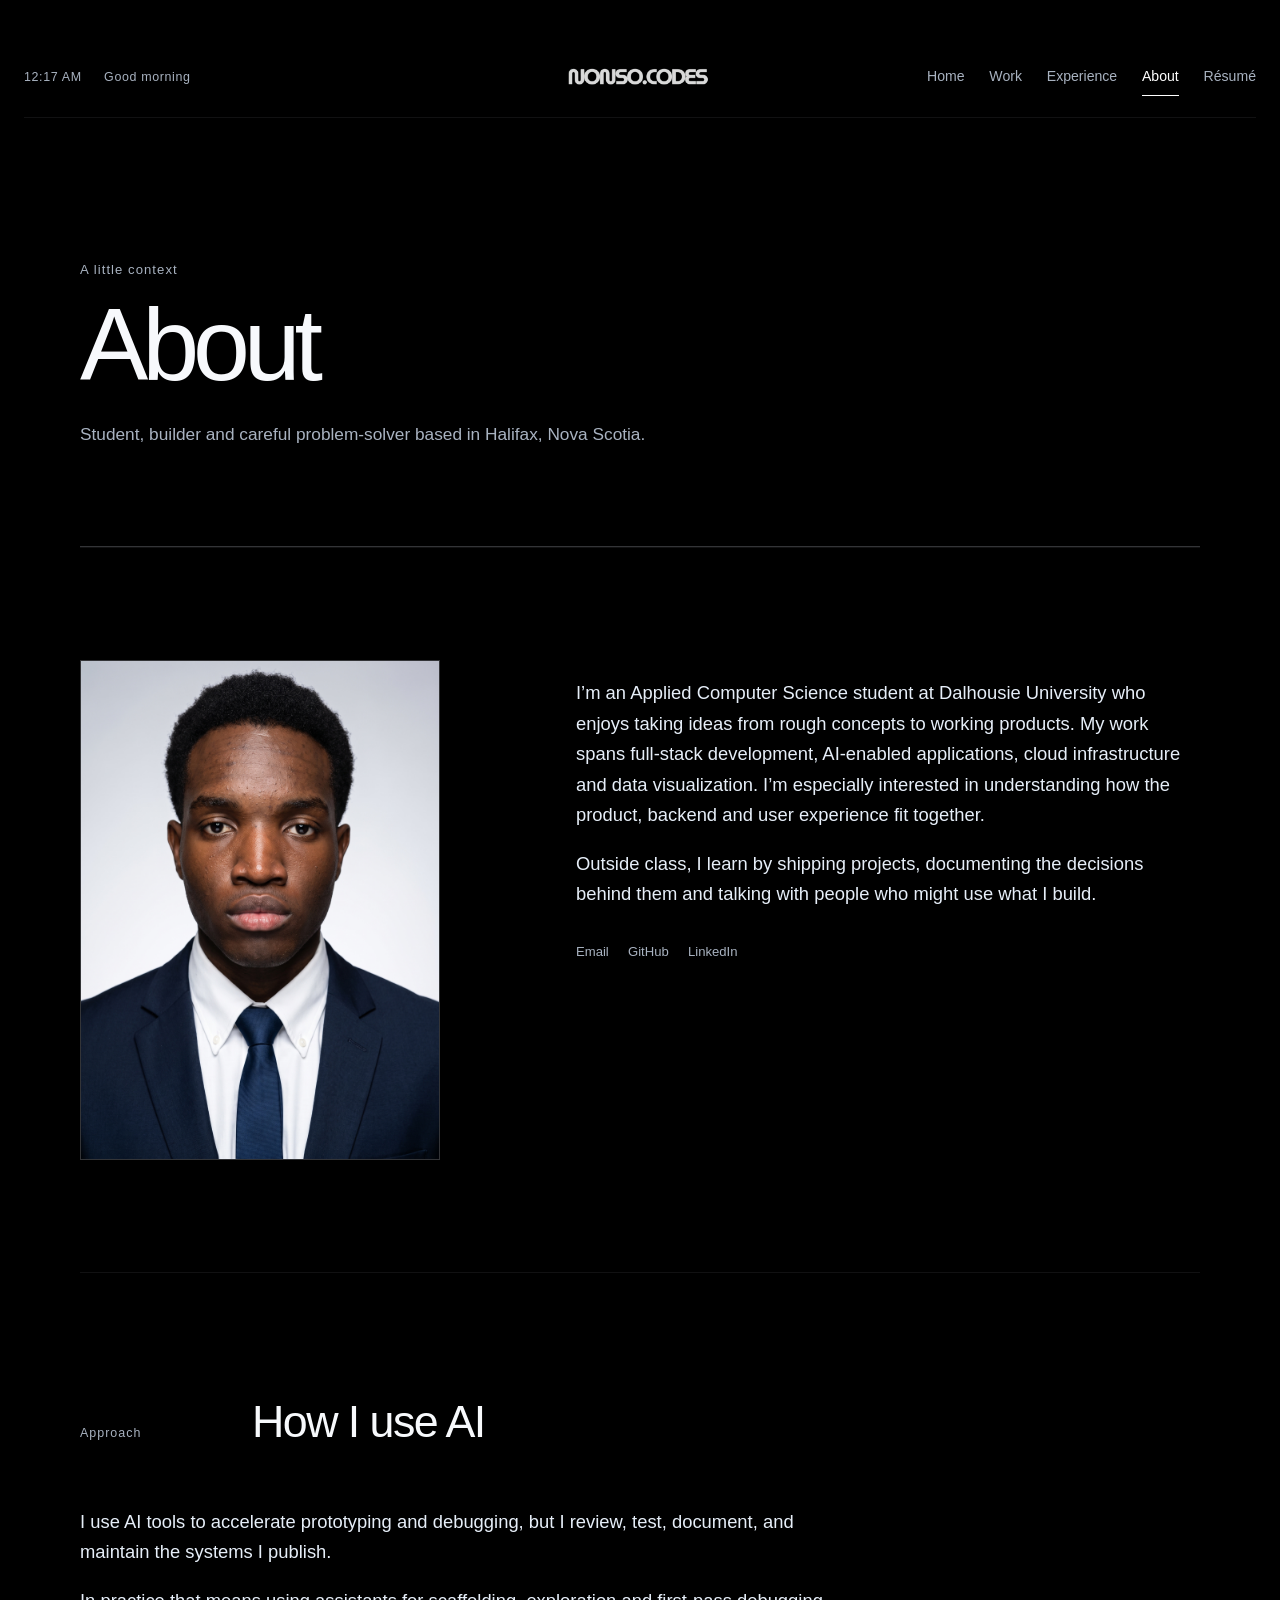
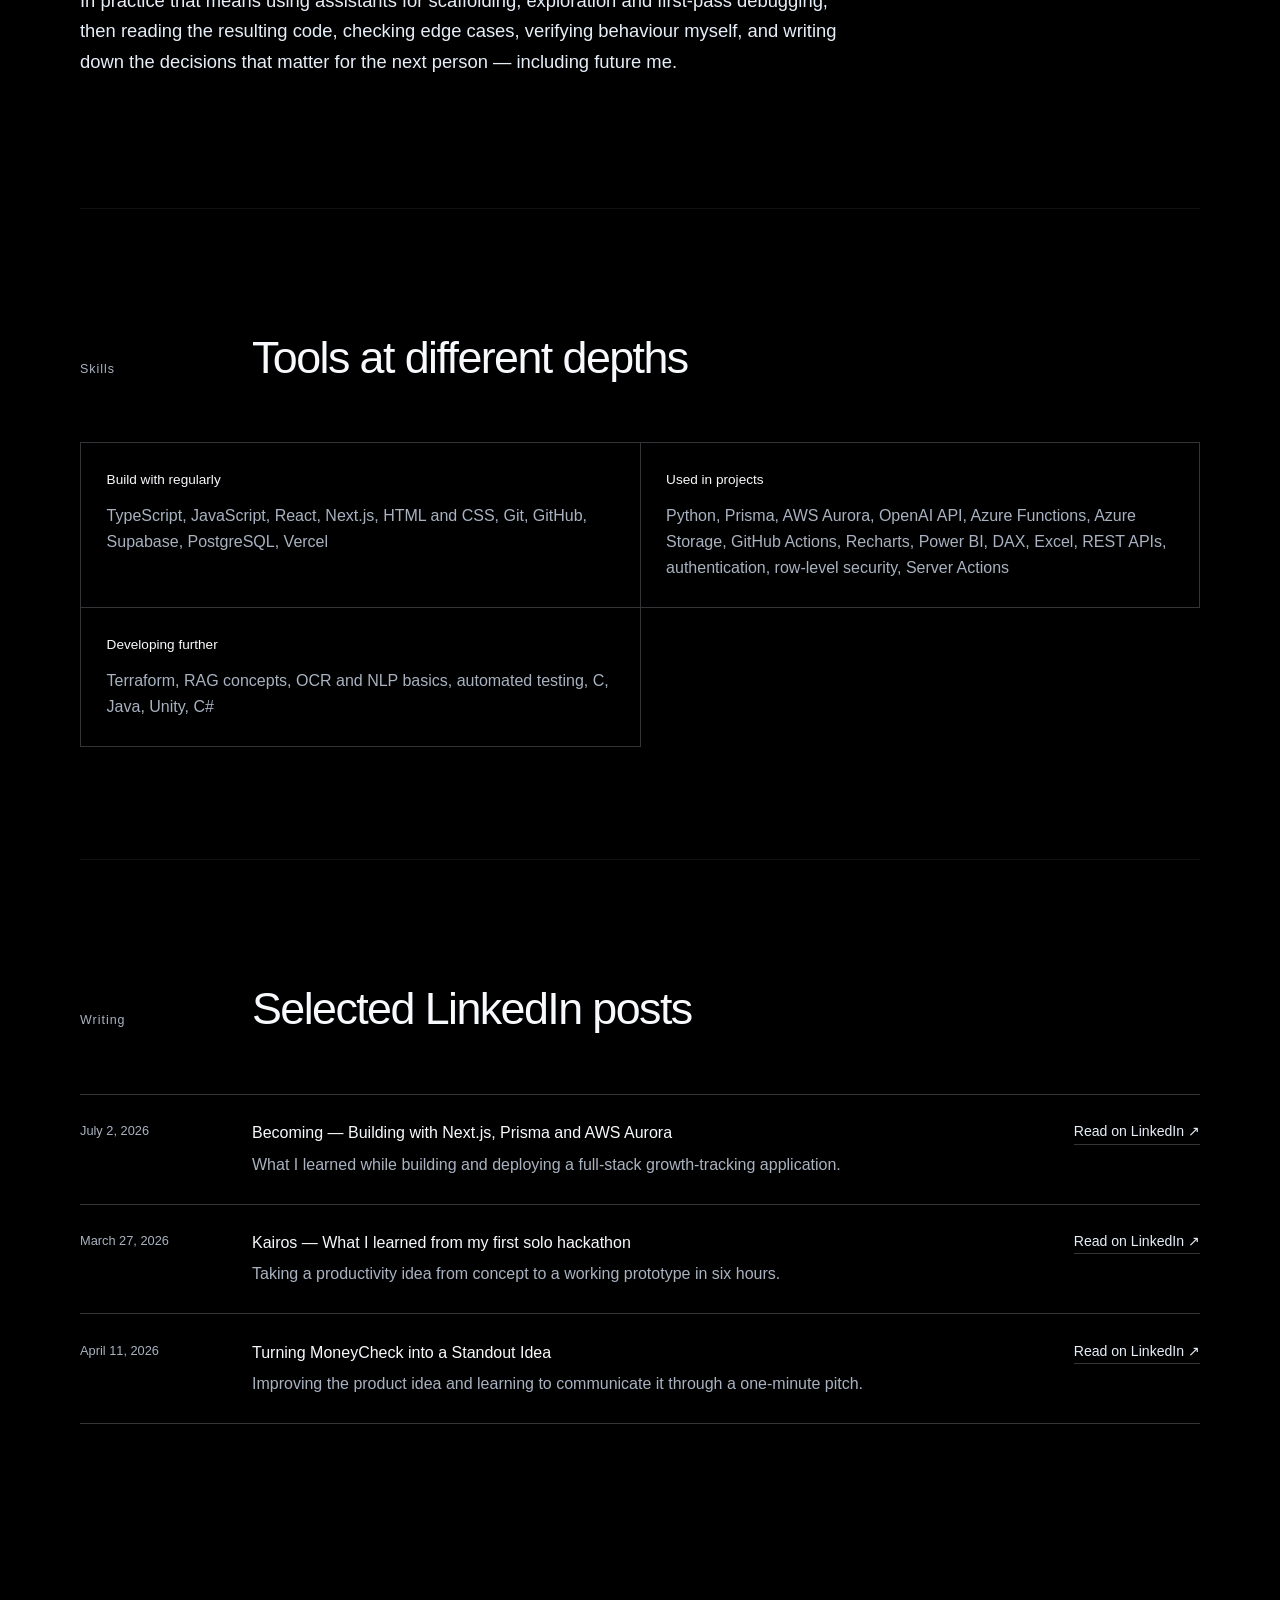
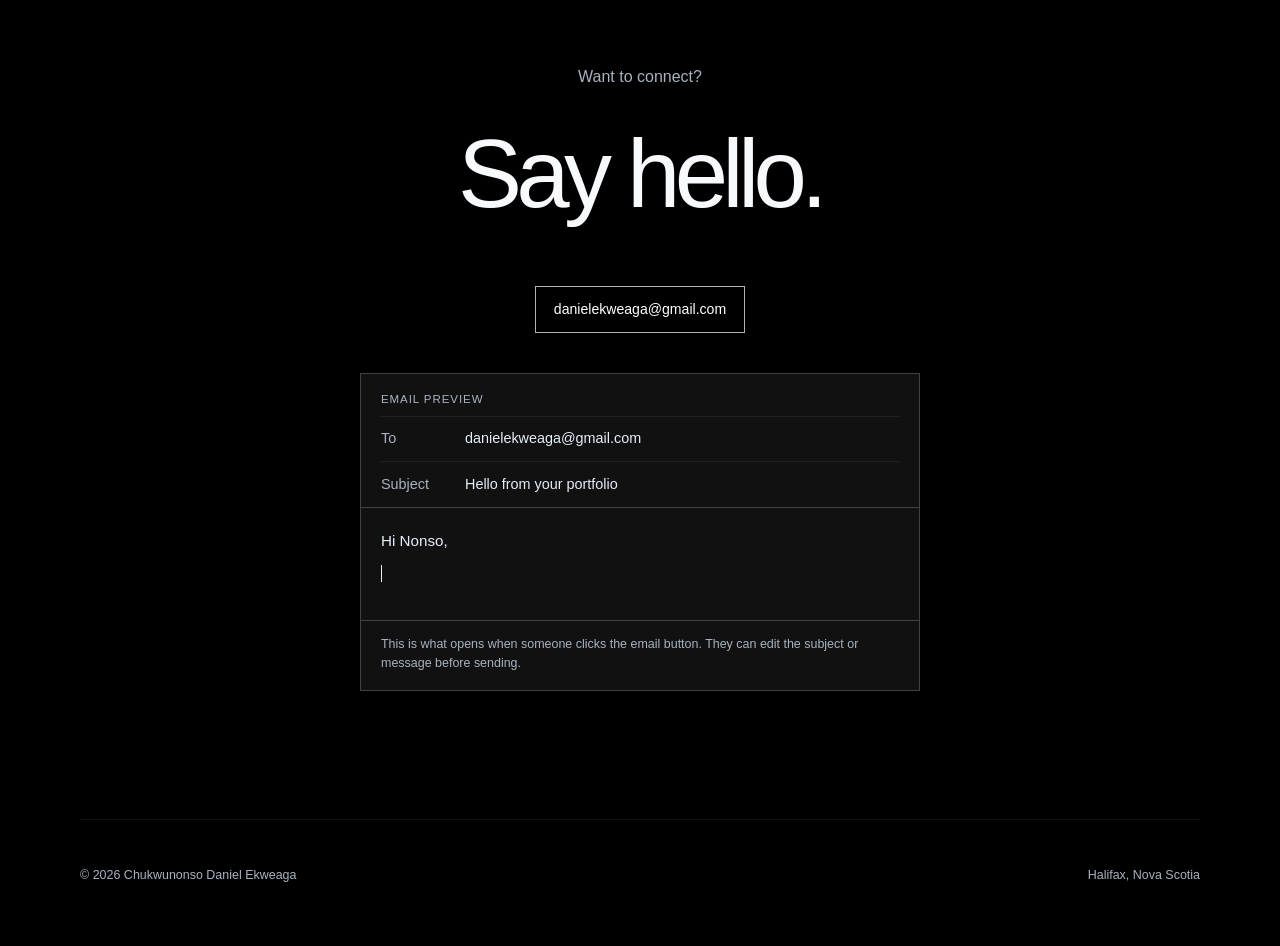
==== commit a620cad9: "Add FormCraft and Inbox Orchard; switch site domain to nonso.online. Co-authored-by: Cursor <cursora" ====
--- a/about.html
+++ b/about.html
@@ -1,8 +1,21 @@
-<!doctype html><html lang="en"><head><meta charset="utf-8"><meta name="viewport" content="width=device-width,initial-scale=1"><title>About | Chukwunonso Daniel Ekweaga</title><meta name="description" content="About Nonso Ekweaga, his technical skills, writing and contact information."><link rel="canonical" href="https://nonso.codes/about.html"><meta property="og:title" content="About | Nonso Ekweaga"><meta property="og:description" content="About Nonso Ekweaga, student developer in Halifax."><meta property="og:type" content="profile"><meta property="og:url" content="https://nonso.codes/about.html"><meta property="og:image" content="https://nonso.codes/social-share.svg"><meta name="twitter:card" content="summary_large_image"><meta name="theme-color" content="#000000"><link rel="icon" type="image/png" href="header image.png"><link rel="apple-touch-icon" href="header image.png"><link rel="stylesheet" href="style.css"></head>
-<body data-page="about"><a class="skip-link" href="#main">Skip to content</a><header class="site-header"><div class="header-meta"><span class="clock" aria-label="Local time"></span><span class="greeting" aria-live="polite">Hello</span></div><a class="wordmark" href="index.html" aria-label="nonso.codes home"><img src="nonso wo bg.png" alt="nonso.codes"></a><button class="menu-toggle" type="button" aria-expanded="false" aria-controls="site-nav"><span></span><span></span><span></span><span class="sr-only">Open navigation</span></button><nav id="site-nav" class="site-nav" aria-label="Main navigation"></nav></header>
+<!doctype html><html lang="en"><head><meta charset="utf-8"><meta name="viewport" content="width=device-width,initial-scale=1"><title>About | Chukwunonso Daniel Ekweaga</title><meta name="description" content="About Nonso Ekweaga, his technical skills, writing and contact information."><link rel="canonical" href="https://nonso.online/about.html"><meta property="og:title" content="About | Nonso Ekweaga"><meta property="og:description" content="About Nonso Ekweaga, student developer in Halifax."><meta property="og:type" content="profile"><meta property="og:url" content="https://nonso.online/about.html"><meta property="og:image" content="https://nonso.online/social-share.svg"><meta name="twitter:card" content="summary_large_image"><meta name="theme-color" content="#000000"><link rel="icon" type="image/png" href="header image.png"><link rel="apple-touch-icon" href="header image.png"><link rel="stylesheet" href="style.css"></head>
+<body data-page="about"><a class="skip-link" href="#main">Skip to content</a><header class="site-header"><div class="header-meta"><span class="clock" aria-label="Local time"></span><span class="greeting" aria-live="polite">Hello</span></div><a class="wordmark" href="index.html" aria-label="nonso.online home"><img src="nonso wo bg.png" alt="nonso.online"></a><button class="menu-toggle" type="button" aria-expanded="false" aria-controls="site-nav"><span></span><span></span><span></span><span class="sr-only">Open navigation</span></button><nav id="site-nav" class="site-nav" aria-label="Main navigation"></nav></header>
 <main id="main" class="shell"><header class="page-hero reveal"><p class="eyebrow">A little context</p><h1>About</h1><p>Student, builder and careful problem-solver based in Halifax, Nova Scotia.</p></header>
 <section class="section about-grid reveal"><img class="portrait" src="profile-pic.jpeg" alt="Chukwunonso Daniel Ekweaga" width="400" height="500"><div class="about-copy"><p>I’m an Applied Computer Science student at Dalhousie University who enjoys taking ideas from rough concepts to working products. My work spans full-stack development, AI-enabled applications, cloud infrastructure and data visualization. I’m especially interested in understanding how the product, backend and user experience fit together.</p><p>Outside class, I learn by shipping projects, documenting the decisions behind them and talking with people who might use what I build.</p><div class="social-links" style="justify-content:flex-start"><a href="mailto:danielekweaga@gmail.com">Email</a><a href="https://github.com/danekweaga" target="_blank" rel="noopener noreferrer">GitHub</a><a href="https://www.linkedin.com/in/chukwunonso-daniel-ekweaga/" target="_blank" rel="noopener noreferrer">LinkedIn</a></div></div></section>
 <section class="section reveal"><div class="section-heading"><p>Approach</p><h2>How I use AI</h2></div><div class="about-copy" style="max-width:760px"><p>I use AI tools to accelerate prototyping and debugging, but I review, test, document, and maintain the systems I publish.</p><p>In practice that means using assistants for scaffolding, exploration and first-pass debugging, then reading the resulting code, checking edge cases, verifying behaviour myself, and writing down the decisions that matter for the next person — including future me.</p></div></section>
 <section class="section reveal"><div class="section-heading"><p>Skills</p><h2>Tools at different depths</h2></div><div class="skills-text"><div class="skill-group"><h3>Build with regularly</h3><p>TypeScript, JavaScript, React, Next.js, HTML and CSS, Git, GitHub, Supabase, PostgreSQL, Vercel</p></div><div class="skill-group"><h3>Used in projects</h3><p>Python, Prisma, AWS Aurora, OpenAI API, Azure Functions, Azure Storage, GitHub Actions, Recharts, Power BI, DAX, Excel, REST APIs, authentication, row-level security, Server Actions</p></div><div class="skill-group"><h3>Developing further</h3><p>Terraform, RAG concepts, OCR and NLP basics, automated testing, C, Java, Unity, C#</p></div></div></section>
 <section class="section reveal"><div class="section-heading"><p>Writing</p><h2>Selected LinkedIn posts</h2></div><div class="post-list"><article class="post-item"><time>July 2, 2026</time><div><h3>Becoming — Building with Next.js, Prisma and AWS Aurora</h3><p>What I learned while building and deploying a full-stack growth-tracking application.</p></div><a class="row-link" href="https://www.linkedin.com/posts/chukwunonso-daniel-ekweaga_i-made-a-small-project-called-becoming-for-ugcPost-7477951404205154305-Vib4/" target="_blank" rel="noopener noreferrer">Read on LinkedIn ↗</a></article><article class="post-item"><time>March 27, 2026</time><div><h3>Kairos — What I learned from my first solo hackathon</h3><p>Taking a productivity idea from concept to a working prototype in six hours.</p></div><a class="row-link" href="https://www.linkedin.com/posts/chukwunonso-daniel-ekweaga_this-sunday-i-participated-in-a-hackathon-activity-7443342963146969088-phS5" target="_blank" rel="noopener noreferrer">Read on LinkedIn ↗</a></article><article class="post-item"><time>April 11, 2026</time><div><h3>Turning MoneyCheck into a Standout Idea</h3><p>Improving the product idea and learning to communicate it through a one-minute pitch.</p></div><a class="row-link" href="https://www.linkedin.com/posts/chukwunonso-daniel-ekweaga_two-weeks-ago-i-attended-the-campus-2-market-activity-7448802656262852609-SgzO" target="_blank" rel="noopener noreferrer">Read on LinkedIn ↗</a></article></div></section>
-<section class="contact-cta reveal"><p>Want to connect?</p><h2>Say hello.</h2><a class="button" href="mailto:danielekweaga@gmail.com">danielekweaga@gmail.com</a></section></main><footer class="site-footer shell"><p>© <span data-year></span> Chukwunonso Daniel Ekweaga</p><p>Halifax, Nova Scotia</p></footer><script src="script.js"></script></body></html>
+<section class="contact-cta reveal"><p>Want to connect?</p><h2>Say hello.</h2><a class="button" href="mailto:danielekweaga@gmail.com?subject=Hello%20from%20your%20portfolio&body=Hi%20Nonso%2C%0A%0A">danielekweaga@gmail.com</a>
+<div class="email-preview" aria-label="Preview of the email that will open">
+<p class="email-preview-label">Email preview</p>
+<dl class="email-preview-meta">
+<div><dt>To</dt><dd>danielekweaga@gmail.com</dd></div>
+<div><dt>Subject</dt><dd>Hello from your portfolio</dd></div>
+</dl>
+<div class="email-preview-body">
+<p>Hi Nonso,</p>
+<p class="email-preview-cursor" aria-hidden="true"></p>
+</div>
+<p class="email-preview-note">This is what opens when someone clicks the email button. They can edit the subject or message before sending.</p>
+</div>
+</section></main><footer class="site-footer shell"><p>© <span data-year></span> Chukwunonso Daniel Ekweaga</p><p>Halifax, Nova Scotia</p></footer><script src="script.js"></script></body></html>
--- a/style.css
+++ b/style.css
@@ -2,13 +2,13 @@
 *{box-sizing:border-box}html{scroll-behavior:smooth}body{margin:0;background:var(--black);color:var(--ink);font-family:Inter,ui-sans-serif,-apple-system,BlinkMacSystemFont,"Segoe UI",sans-serif;font-weight:350;line-height:1.65;overflow-x:hidden}a{color:inherit;text-decoration:none}a:hover{color:var(--soft)}img{max-width:100%;display:block}.shell{width:min(calc(100% - 3rem),var(--max));margin-inline:auto}.sr-only{position:absolute;width:1px;height:1px;padding:0;margin:-1px;overflow:hidden;clip:rect(0,0,0,0);white-space:nowrap;border:0}.skip-link{position:fixed;left:1rem;top:-5rem;background:#fff;color:#000;padding:.7rem 1rem;z-index:9999}.skip-link:focus{top:1rem}
 .site-header{height:118px;width:min(calc(100% - 3rem),1280px);margin:auto;display:grid;grid-template-columns:1fr auto 1fr;align-items:center;position:relative;z-index:50;border-bottom:1px solid var(--faint)}.header-meta{display:flex;gap:1.4rem;color:var(--muted);font-size:.78rem;letter-spacing:.05em}.wordmark{width:154px}.wordmark img{width:100%;height:auto}.site-nav{justify-self:end;display:flex;align-items:center;gap:1.55rem;font-size:.88rem}.site-nav a{color:var(--muted);padding:.4rem 0;border-bottom:1px solid transparent}.site-nav a:hover,.site-nav a[aria-current="page"]{color:#fff;border-color:#fff}.menu-toggle{display:none;background:none;border:0;padding:.5rem;color:#fff}.menu-toggle span:not(.sr-only){display:block;width:22px;height:1px;background:currentColor;margin:5px}
 .grid-field{position:relative;background-image:linear-gradient(var(--faint) 1px,transparent 1px),linear-gradient(90deg,var(--faint) 1px,transparent 1px);background-size:64px 64px;mask-image:linear-gradient(to bottom,transparent 0,#000 15%,#000 78%,transparent 100%)}.hero{min-height:calc(100vh - 118px);display:grid;place-items:center;padding:7rem 1.5rem}.hero-inner{text-align:center;max-width:850px}.hero-kicker{color:var(--muted);font-size:.82rem;letter-spacing:.1em;margin:0 0 1.7rem}.hero h1{font-size:clamp(2.8rem,7vw,6.2rem);line-height:1.02;letter-spacing:-.055em;font-weight:250;margin:0}.hero-line{font-size:clamp(1.15rem,2vw,1.5rem);color:var(--soft);margin:2rem auto .8rem}.hero-copy{max-width:620px;color:var(--muted);margin:0 auto}.actions{display:flex;gap:1.5rem;align-items:center;justify-content:center;margin-top:2.2rem}.button{display:inline-flex;align-items:center;justify-content:center;border:1px solid rgba(255,255,255,.7);padding:.7rem 1.1rem;color:#fff;font-size:.88rem;transition:background .2s,color .2s,transform .2s}.button:hover{background:#fff;color:#000;transform:translateY(-2px)}.text-link,.row-link{color:var(--soft);font-size:.88rem;border-bottom:1px solid var(--line)}.social-links{display:flex;justify-content:center;gap:1.2rem;margin-top:2rem;color:var(--muted);font-size:.82rem}
-.section{padding:7rem 0;border-top:1px solid var(--faint)}.section-heading{display:grid;grid-template-columns:140px 1fr auto;gap:2rem;align-items:baseline;margin-bottom:3rem}.section-heading>p{color:var(--muted);font-size:.78rem;margin:0;letter-spacing:.08em}.section-heading h2{font-weight:300;font-size:clamp(1.8rem,3.5vw,3rem);letter-spacing:-.035em;margin:0}.section-heading>a{font-size:.82rem;color:var(--muted)}.project-list{border-top:1px solid var(--line)}.project-list article{display:grid;grid-template-columns:minmax(190px,.75fr) 1.25fr minmax(180px,.8fr) auto;gap:2rem;align-items:center;padding:2rem 0;border-bottom:1px solid var(--line)}.project-list h3{font-size:1.18rem;font-weight:450;margin:0}.project-list p{color:var(--muted);margin:0}.project-list small{color:#c7cfda;line-height:1.5}.now{display:grid;grid-template-columns:1fr 2fr;gap:3rem}.now .section-heading{display:block;margin:0}.now .section-heading p{margin-bottom:.7rem}.now ul{list-style:none;margin:0;padding:0;border-top:1px solid var(--line)}.now li{padding:1.1rem 0;border-bottom:1px solid var(--line);color:var(--soft)}.contact-cta{padding:8rem 0;text-align:center}.contact-cta p{color:var(--muted);margin:0}.contact-cta h2{font-size:clamp(3rem,8vw,6rem);font-weight:250;letter-spacing:-.06em;margin:.3rem 0 2rem}.site-footer{border-top:1px solid var(--faint);padding:2rem 0 3rem;display:flex;justify-content:space-between;color:var(--muted);font-size:.78rem}
+.section{padding:7rem 0;border-top:1px solid var(--faint)}.section-heading{display:grid;grid-template-columns:140px 1fr auto;gap:2rem;align-items:baseline;margin-bottom:3rem}.section-heading>p{color:var(--muted);font-size:.78rem;margin:0;letter-spacing:.08em}.section-heading h2{font-weight:300;font-size:clamp(1.8rem,3.5vw,3rem);letter-spacing:-.035em;margin:0}.section-heading>a{font-size:.82rem;color:var(--muted)}.project-list{border-top:1px solid var(--line)}.project-list article{display:grid;grid-template-columns:minmax(190px,.75fr) 1.25fr minmax(180px,.8fr) auto;gap:2rem;align-items:center;padding:2rem 0;border-bottom:1px solid var(--line)}.project-list h3{font-size:1.18rem;font-weight:450;margin:0}.project-list p{color:var(--muted);margin:0}.project-list small{color:#c7cfda;line-height:1.5}.now{display:grid;grid-template-columns:1fr 2fr;gap:3rem}.now .section-heading{display:block;margin:0}.now .section-heading p{margin-bottom:.7rem}.now ul{list-style:none;margin:0;padding:0;border-top:1px solid var(--line)}.now li{padding:1.1rem 0;border-bottom:1px solid var(--line);color:var(--soft)}.contact-cta{padding:8rem 0;text-align:center}.contact-cta p{color:var(--muted);margin:0}.contact-cta h2{font-size:clamp(3rem,8vw,6rem);font-weight:250;letter-spacing:-.06em;margin:.3rem 0 2rem}.email-preview{max-width:560px;margin:2.5rem auto 0;text-align:left;border:1px solid var(--line);background:var(--faint)}.email-preview-label{font-size:.72rem;letter-spacing:.08em;text-transform:uppercase;color:var(--muted);padding:1rem 1.25rem .4rem;margin:0}.email-preview-meta{margin:0;padding:0 1.25rem;border-bottom:1px solid var(--line)}.email-preview-meta>div{display:grid;grid-template-columns:72px 1fr;gap:.75rem;padding:.65rem 0;border-top:1px solid var(--faint);font-size:.9rem}.email-preview-meta dt{color:var(--muted);margin:0}.email-preview-meta dd{margin:0;color:var(--soft)}.email-preview-body{padding:1.25rem;min-height:7rem;color:var(--soft);font-size:.95rem}.email-preview-body p{margin:0 0 .75rem;color:var(--soft)}.email-preview-cursor{display:inline-block;width:1px;height:1.1em;background:var(--soft);vertical-align:text-bottom;animation:email-caret 1s step-end infinite}.email-preview-note{margin:0;padding:.9rem 1.25rem 1.1rem;border-top:1px solid var(--line);font-size:.78rem;color:var(--muted);line-height:1.5}@keyframes email-caret{50%{opacity:0}}.site-footer{border-top:1px solid var(--faint);padding:2rem 0 3rem;display:flex;justify-content:space-between;color:var(--muted);font-size:.78rem}
 .ambient-shape{position:fixed;pointer-events:none;z-index:-1;opacity:.12}.shape-circle{width:220px;height:220px;border:1px solid var(--soft);border-radius:50%;left:-100px;top:28%}.shape-square{width:120px;height:120px;border:1px solid var(--soft);right:4%;bottom:12%;transform:rotate(12deg)}.shape-triangle{width:0;height:0;border-left:70px solid transparent;border-right:70px solid transparent;border-bottom:120px solid rgba(230,238,248,.15);right:-45px;top:34%}.shape-triangle:after{content:"";position:absolute;left:-68px;top:3px;border-left:68px solid transparent;border-right:68px solid transparent;border-bottom:117px solid #000}
 .page-hero{padding:8rem 0 5rem;border-bottom:1px solid var(--line)}.page-hero .eyebrow{color:var(--muted);font-size:.82rem;letter-spacing:.08em}.page-hero h1{font-weight:250;font-size:clamp(3.2rem,8vw,6.7rem);letter-spacing:-.06em;line-height:1;margin:.5rem 0 1.5rem}.page-hero>p:last-child{max-width:680px;color:var(--muted);font-size:1.08rem}.editorial-grid{display:grid;grid-template-columns:repeat(2,1fr);border-top:1px solid var(--line);border-left:1px solid var(--line)}.work-item{padding:2rem;min-height:270px;border-right:1px solid var(--line);border-bottom:1px solid var(--line);display:flex;flex-direction:column}.work-item .number{color:var(--muted);font-size:.75rem}.work-item h2,.work-item h3{font-weight:350;margin:2.3rem 0 .8rem;font-size:1.55rem}.work-item p{color:var(--muted);margin:0}.work-item .stack{font-size:.82rem;color:var(--soft);margin-top:auto;padding-top:2rem}.link-group{display:flex;gap:1rem;margin-top:1rem;font-size:.82rem}.link-group a{border-bottom:1px solid var(--line)}.subheading{font-size:1rem;font-weight:400;color:var(--soft);margin:5rem 0 1.5rem}
 .timeline{max-width:900px;margin-left:auto}.timeline-item{border-left:1px solid var(--line);padding:0 0 4rem 2rem;position:relative}.timeline-item:before{content:"";position:absolute;left:-4px;top:.55rem;width:7px;height:7px;background:#000;border:1px solid #fff;border-radius:50%}.timeline-meta{display:flex;justify-content:space-between;gap:2rem;color:var(--muted);font-size:.8rem}.timeline-item h2,.timeline-item h3{font-weight:400;font-size:1.35rem;margin:.5rem 0}.timeline-item>p{color:var(--soft);margin:.2rem 0}.timeline-item ul{color:var(--muted);padding-left:1.1rem;margin:1rem 0 0}.timeline-item li+li{margin-top:.5rem}.compact-list{border-top:1px solid var(--line)}.compact-list article{display:grid;grid-template-columns:1fr 1fr auto;gap:2rem;padding:1.25rem 0;border-bottom:1px solid var(--line)}.compact-list h3,.compact-list p{margin:0;font-size:.95rem}.compact-list p,.compact-list time{color:var(--muted)}
 .about-grid{display:grid;grid-template-columns:.8fr 1.2fr;gap:5rem}.portrait{max-width:360px;border:1px solid var(--line)}.about-copy{font-size:1.15rem;color:var(--soft)}.skills-text{display:grid;grid-template-columns:repeat(2,1fr);gap:0;border-top:1px solid var(--line);border-left:1px solid var(--line)}.skill-group{padding:1.6rem;border-right:1px solid var(--line);border-bottom:1px solid var(--line)}.skill-group h3{font-size:.85rem;font-weight:500;margin:0 0 .7rem}.skill-group p{margin:0;color:var(--muted)}.post-list{border-top:1px solid var(--line)}.post-item{display:grid;grid-template-columns:140px 1fr auto;gap:2rem;padding:1.6rem 0;border-bottom:1px solid var(--line);align-items:start}.post-item time{color:var(--muted);font-size:.8rem}.post-item h3{margin:0 0 .3rem;font-size:1rem;font-weight:450}.post-item p{margin:0;color:var(--muted)}
 .project-hero{padding:7rem 0 4rem;border-bottom:1px solid var(--line)}.project-hero>a{font-size:.82rem;color:var(--muted)}.project-hero h1{font-size:clamp(3rem,8vw,6rem);font-weight:250;letter-spacing:-.06em;line-height:1;margin:3rem 0 1rem}.project-hero .lede{max-width:750px;color:var(--soft);font-size:1.2rem}.project-layout{display:grid;grid-template-columns:240px 1fr;gap:5rem;padding:5rem 0}.project-aside{color:var(--muted);font-size:.82rem}.project-aside dl{margin:0}.project-aside dt{color:var(--soft);margin-top:1.3rem}.project-aside dd{margin:.2rem 0}.project-story{max-width:760px}.project-story section{margin-bottom:4rem}.project-story h2{font-size:1.5rem;font-weight:350}.project-story p,.project-story li{color:var(--muted)}.project-story li+li{margin-top:.65rem}
 .reveal{opacity:0;transform:translateY(14px);transition:opacity .65s ease,transform .65s ease}.reveal.visible{opacity:1;transform:none}
-.process-grid{display:grid;grid-template-columns:repeat(3,1fr);gap:0;border-top:1px solid var(--line);border-left:1px solid var(--line)}.process-step{padding:1.8rem;border-right:1px solid var(--line);border-bottom:1px solid var(--line)}.process-step .number{color:var(--muted);font-size:.75rem;letter-spacing:.08em}.process-step h3{font-size:1.05rem;font-weight:450;margin:.8rem 0 .6rem}.process-step p{margin:0;color:var(--muted);font-size:.95rem}.tag{display:inline-block;font-size:.7rem;letter-spacing:.06em;color:var(--muted);border:1px solid var(--line);padding:.2rem .5rem;margin:.4rem 0 .2rem;text-transform:uppercase}.placeholder-note{color:var(--muted);font-style:italic}
+.process-grid{display:grid;grid-template-columns:repeat(3,1fr);gap:0;border-top:1px solid var(--line);border-left:1px solid var(--line)}.process-step{padding:1.8rem;border-right:1px solid var(--line);border-bottom:1px solid var(--line)}.process-step .number{color:var(--muted);font-size:.75rem;letter-spacing:.08em}.process-step h3{font-size:1.05rem;font-weight:450;margin:.8rem 0 .6rem}.process-step p{margin:0;color:var(--muted);font-size:.95rem}.tag{display:inline-block;font-size:.7rem;letter-spacing:.06em;color:var(--muted);border:1px solid var(--line);padding:.2rem .5rem;margin:.4rem 0 .2rem;text-transform:uppercase}.placeholder-note{color:var(--muted);font-style:italic}.screenshot{margin:0 0 2rem}.screenshot img{width:100%;border:1px solid var(--line)}.screenshot figcaption{color:var(--muted);font-size:.8rem;margin-top:.6rem}.screenshot-zoom{display:block;cursor:zoom-in}.screenshot-zoom:hover img{border-color:rgba(230,238,248,.45)}.lightbox{position:fixed;inset:0;z-index:10000;background:rgba(0,0,0,.88);display:grid;place-items:center;padding:2rem;cursor:zoom-out}.lightbox[hidden]{display:none}.lightbox img{max-width:min(1200px,96vw);max-height:88vh;width:auto;height:auto;border:1px solid var(--line);cursor:default}.lightbox-close{position:fixed;top:1rem;right:1rem;background:#fff;color:#000;border:0;padding:.55rem 1rem;font-size:.88rem;cursor:pointer;z-index:10001}
 @media(max-width:800px){.shell{width:min(calc(100% - 2rem),var(--max))}.site-header{height:88px;width:calc(100% - 2rem);grid-template-columns:1fr auto}.header-meta{display:none}.wordmark{justify-self:start;width:130px}.menu-toggle{display:block;justify-self:end}.site-nav{display:none;position:absolute;top:88px;left:0;right:0;background:#000;border:1px solid var(--line);padding:1rem;flex-direction:column;align-items:stretch;gap:0}.site-nav.open{display:flex}.site-nav a{padding:.8rem}.hero{min-height:calc(100svh - 88px);padding:5rem 1rem}.hero h1{font-size:clamp(2.7rem,13vw,4.5rem)}.actions{flex-direction:column}.section{padding:5rem 0}.section-heading{grid-template-columns:1fr;gap:.5rem}.project-list article{grid-template-columns:1fr;gap:.7rem;padding:1.8rem 0}.now{grid-template-columns:1fr}.site-footer{display:block}.editorial-grid{grid-template-columns:1fr}.work-item{min-height:240px}.timeline{margin-left:0}.timeline-meta{display:block}.compact-list{border-top:1px solid var(--line)}.compact-list article,.post-item{grid-template-columns:1fr;gap:.5rem}.about-grid{grid-template-columns:1fr;gap:3rem}.skills-text{grid-template-columns:1fr}.process-grid{grid-template-columns:1fr}.project-layout{grid-template-columns:1fr;gap:3rem}.project-aside{border-bottom:1px solid var(--line);padding-bottom:2rem}.page-hero{padding:5rem 0 3.5rem}.shape-square{display:none}}
-@media(prefers-reduced-motion:reduce){html{scroll-behavior:auto}*,*:before,*:after{animation-duration:.01ms!important;animation-iteration-count:1!important;transition-duration:.01ms!important}.reveal{opacity:1;transform:none}}
+@media(prefers-reduced-motion:reduce){html{scroll-behavior:auto}*,*:before,*:after{animation-duration:.01ms!important;animation-iteration-count:1!important;transition-duration:.01ms!important}.reveal{opacity:1;transform:none}.email-preview-cursor{animation:none}}
